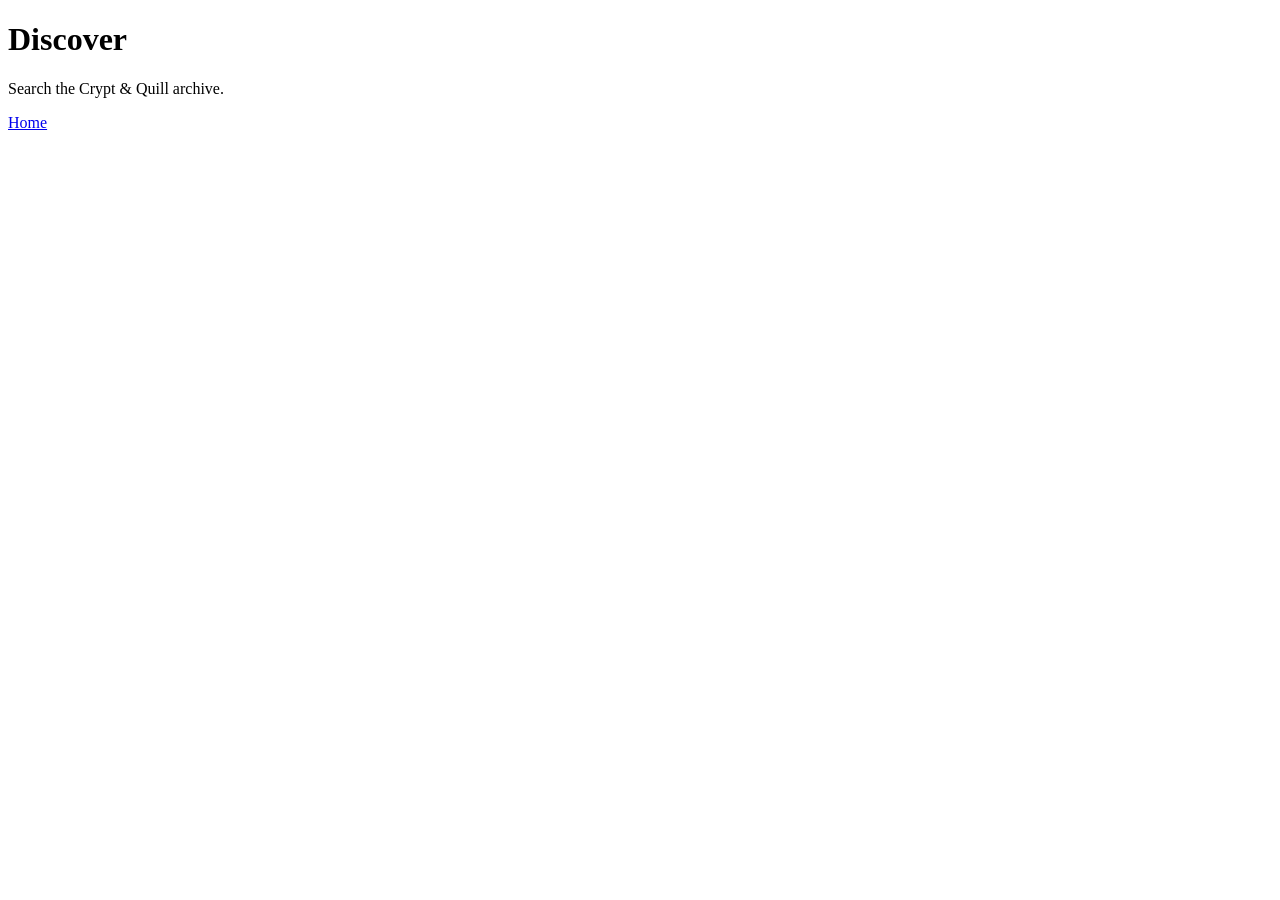
==== discover.html @ 7381cf0e "Create discover.html for Crypt & Quill archive" ====
<!DOCTYPE html>
<html lang="en">
<head>
    <meta charset="UTF-8">
    <meta name="viewport" content="width=device-width, initial-scale=1.0">

    <title>Discover | Crypt & Quill</title>
</head>

<body>

    <h1>Discover</h1>

    <p>Search the Crypt & Quill archive.</p>

    <p>
        <a href="index.html">Home</a>
    </p>

</body>
</html>
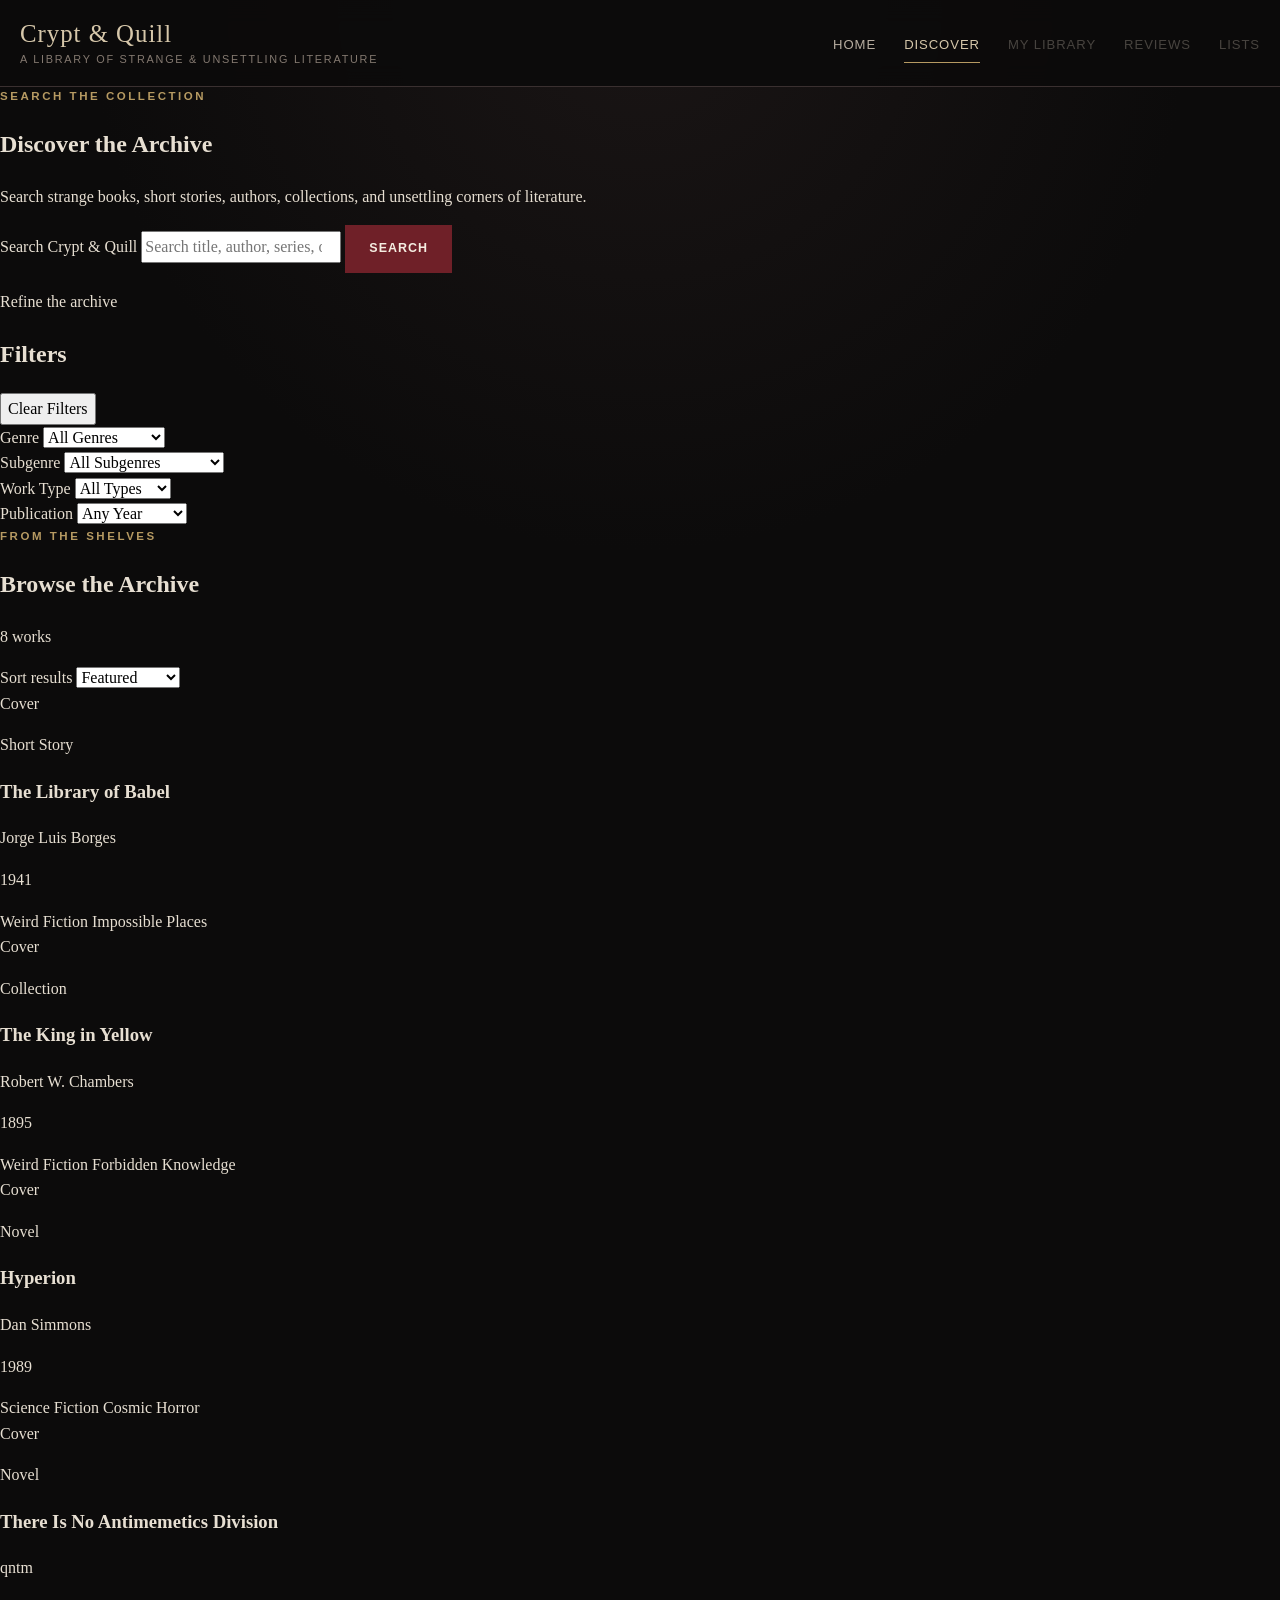
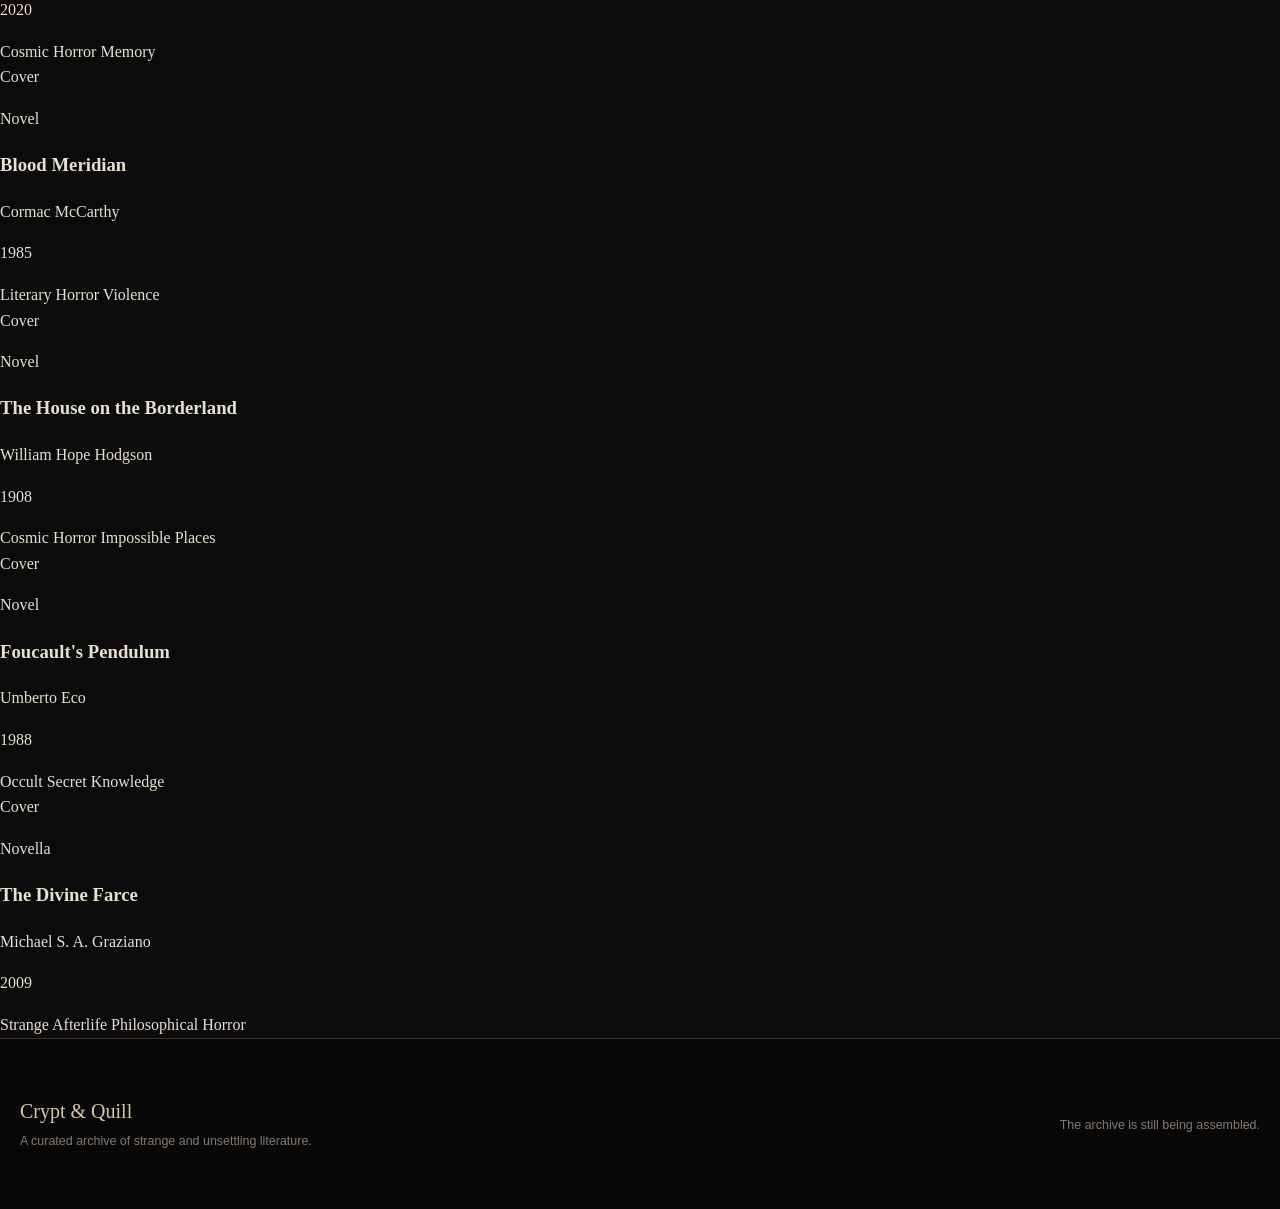
==== commit 7fba5979: "Build initial Discover page Added meta description for SEO and updated the structure of the header a" ====
--- a/discover.html
+++ b/discover.html
@@ -1,21 +1,948 @@
 <!DOCTYPE html>
 <html lang="en">
+
 <head>
     <meta charset="UTF-8">
-    <meta name="viewport" content="width=device-width, initial-scale=1.0">
+
+    <meta
+        name="viewport"
+        content="width=device-width, initial-scale=1.0"
+    >
+
+    <meta
+        name="description"
+        content="Discover horror, Gothic literature, weird fiction, dark science fiction, supernatural fiction, and other strange literature in the Crypt & Quill archive."
+    >
 
     <title>Discover | Crypt & Quill</title>
+
+    <link
+        rel="stylesheet"
+        href="assets/css/styles.css"
+    >
 </head>
 
+
 <body>
 
-    <h1>Discover</h1>
-
-    <p>Search the Crypt & Quill archive.</p>
-
-    <p>
-        <a href="index.html">Home</a>
-    </p>
+    <!-- ========================================
+         SITE HEADER
+         ======================================== -->
+
+    <header class="site-header">
+
+        <div class="site-header-inner">
+
+            <a
+                class="site-brand"
+                href="index.html"
+            >
+                <span class="brand-name">
+                    Crypt &amp; Quill
+                </span>
+
+                <span class="brand-tagline">
+                    A Library of Strange &amp; Unsettling Literature
+                </span>
+            </a>
+
+
+            <nav
+                class="main-navigation"
+                aria-label="Main navigation"
+            >
+
+                <a
+                    class="nav-link"
+                    href="index.html"
+                >
+                    Home
+                </a>
+
+                <a
+                    class="nav-link active"
+                    href="discover.html"
+                >
+                    Discover
+                </a>
+
+                <span class="nav-link nav-link-disabled">
+                    My Library
+                </span>
+
+                <span class="nav-link nav-link-disabled">
+                    Reviews
+                </span>
+
+                <span class="nav-link nav-link-disabled">
+                    Lists
+                </span>
+
+            </nav>
+
+        </div>
+
+    </header>
+
+
+
+    <!-- ========================================
+         MAIN CONTENT
+         ======================================== -->
+
+    <main>
+
+
+        <!-- DISCOVER HERO -->
+
+        <section class="discover-hero">
+
+            <div class="discover-hero-inner">
+
+                <p class="eyebrow">
+                    Search the collection
+                </p>
+
+                <h1>
+                    Discover the Archive
+                </h1>
+
+                <p class="discover-intro">
+                    Search strange books, short stories, authors, collections,
+                    and unsettling corners of literature.
+                </p>
+
+            </div>
+
+        </section>
+
+
+
+        <!-- SEARCH + FILTERS -->
+
+        <section class="discover-tools">
+
+            <div class="discover-tools-inner">
+
+
+                <!-- SEARCH -->
+
+                <form
+                    class="discover-search"
+                    id="discover-search-form"
+                >
+
+                    <label
+                        class="visually-hidden"
+                        for="discover-search-input"
+                    >
+                        Search Crypt &amp; Quill
+                    </label>
+
+                    <input
+                        id="discover-search-input"
+                        class="discover-search-input"
+                        type="search"
+                        placeholder="Search title, author, series, or keyword..."
+                        autocomplete="off"
+                    >
+
+                    <button
+                        class="button button-primary discover-search-button"
+                        type="submit"
+                    >
+                        Search
+                    </button>
+
+                </form>
+
+
+
+                <!-- FILTERS -->
+
+                <div class="filter-panel">
+
+                    <div class="filter-heading">
+
+                        <div>
+
+                            <p class="filter-label">
+                                Refine the archive
+                            </p>
+
+                            <h2>
+                                Filters
+                            </h2>
+
+                        </div>
+
+
+                        <button
+                            class="clear-filters-button"
+                            id="clear-filters-button"
+                            type="button"
+                        >
+                            Clear Filters
+                        </button>
+
+                    </div>
+
+
+                    <div class="filter-grid">
+
+
+                        <!-- GENRE -->
+
+                        <div class="filter-group">
+
+                            <label for="genre-filter">
+                                Genre
+                            </label>
+
+                            <select
+                                id="genre-filter"
+                                class="filter-select"
+                            >
+                                <option value="">
+                                    All Genres
+                                </option>
+
+                                <option value="horror">
+                                    Horror
+                                </option>
+
+                                <option value="gothic">
+                                    Gothic
+                                </option>
+
+                                <option value="weird-fiction">
+                                    Weird Fiction
+                                </option>
+
+                                <option value="science-fiction">
+                                    Science Fiction
+                                </option>
+
+                                <option value="dark-fantasy">
+                                    Dark Fantasy
+                                </option>
+
+                                <option value="supernatural">
+                                    Supernatural
+                                </option>
+
+                            </select>
+
+                        </div>
+
+
+
+                        <!-- SUBGENRE -->
+
+                        <div class="filter-group">
+
+                            <label for="subgenre-filter">
+                                Subgenre
+                            </label>
+
+                            <select
+                                id="subgenre-filter"
+                                class="filter-select"
+                            >
+                                <option value="">
+                                    All Subgenres
+                                </option>
+
+                                <option value="cosmic-horror">
+                                    Cosmic Horror
+                                </option>
+
+                                <option value="folk-horror">
+                                    Folk Horror
+                                </option>
+
+                                <option value="occult">
+                                    Occult
+                                </option>
+
+                                <option value="ghost-stories">
+                                    Ghost Stories
+                                </option>
+
+                                <option value="haunted-house">
+                                    Haunted House
+                                </option>
+
+                                <option value="witchcraft">
+                                    Witchcraft
+                                </option>
+
+                                <option value="psychological-horror">
+                                    Psychological Horror
+                                </option>
+
+                                <option value="literary-horror">
+                                    Literary Horror
+                                </option>
+
+                            </select>
+
+                        </div>
+
+
+
+                        <!-- WORK TYPE -->
+
+                        <div class="filter-group">
+
+                            <label for="type-filter">
+                                Work Type
+                            </label>
+
+                            <select
+                                id="type-filter"
+                                class="filter-select"
+                            >
+                                <option value="">
+                                    All Types
+                                </option>
+
+                                <option value="novel">
+                                    Novel
+                                </option>
+
+                                <option value="novella">
+                                    Novella
+                                </option>
+
+                                <option value="short-story">
+                                    Short Story
+                                </option>
+
+                                <option value="collection">
+                                    Collection
+                                </option>
+
+                                <option value="anthology">
+                                    Anthology
+                                </option>
+
+                                <option value="nonfiction">
+                                    Nonfiction
+                                </option>
+
+                            </select>
+
+                        </div>
+
+
+
+                        <!-- YEAR -->
+
+                        <div class="filter-group">
+
+                            <label for="year-filter">
+                                Publication
+                            </label>
+
+                            <select
+                                id="year-filter"
+                                class="filter-select"
+                            >
+                                <option value="">
+                                    Any Year
+                                </option>
+
+                                <option value="pre-1900">
+                                    Before 1900
+                                </option>
+
+                                <option value="1900-1949">
+                                    1900–1949
+                                </option>
+
+                                <option value="1950-1979">
+                                    1950–1979
+                                </option>
+
+                                <option value="1980-1999">
+                                    1980–1999
+                                </option>
+
+                                <option value="2000-2019">
+                                    2000–2019
+                                </option>
+
+                                <option value="2020-present">
+                                    2020–Present
+                                </option>
+
+                            </select>
+
+                        </div>
+
+                    </div>
+
+                </div>
+
+            </div>
+
+        </section>
+
+
+
+        <!-- RESULTS -->
+
+        <section class="discover-results-section">
+
+            <div class="discover-results-inner">
+
+
+                <!-- RESULTS HEADER -->
+
+                <div class="results-heading">
+
+                    <div>
+
+                        <p class="section-kicker">
+                            From the shelves
+                        </p>
+
+                        <h2>
+                            Browse the Archive
+                        </h2>
+
+                    </div>
+
+
+                    <div class="results-controls">
+
+                        <p
+                            class="results-count"
+                            id="results-count"
+                        >
+                            8 works
+                        </p>
+
+
+                        <label
+                            class="visually-hidden"
+                            for="sort-results"
+                        >
+                            Sort results
+                        </label>
+
+                        <select
+                            id="sort-results"
+                            class="sort-select"
+                        >
+                            <option value="featured">
+                                Featured
+                            </option>
+
+                            <option value="title">
+                                Title A–Z
+                            </option>
+
+                            <option value="author">
+                                Author A–Z
+                            </option>
+
+                            <option value="newest">
+                                Newest First
+                            </option>
+
+                            <option value="oldest">
+                                Oldest First
+                            </option>
+
+                        </select>
+
+                    </div>
+
+                </div>
+
+
+
+                <!-- STATUS MESSAGE -->
+
+                <div
+                    class="discover-status"
+                    id="discover-status"
+                    hidden
+                >
+                    Searching the archive...
+                </div>
+
+
+
+                <!-- RESULT GRID -->
+
+                <div
+                    class="work-grid"
+                    id="work-grid"
+                >
+
+
+                    <!-- THE LIBRARY OF BABEL -->
+
+                    <article class="work-card">
+
+                        <div class="work-card-cover">
+
+                            <div class="cover-placeholder">
+                                <span>
+                                    Cover
+                                </span>
+                            </div>
+
+                        </div>
+
+
+                        <div class="work-card-content">
+
+                            <p class="work-card-type">
+                                Short Story
+                            </p>
+
+                            <h3>
+                                The Library of Babel
+                            </h3>
+
+                            <p class="work-card-author">
+                                Jorge Luis Borges
+                            </p>
+
+                            <p class="work-card-year">
+                                1941
+                            </p>
+
+
+                            <div class="work-card-tags">
+
+                                <span>
+                                    Weird Fiction
+                                </span>
+
+                                <span>
+                                    Impossible Places
+                                </span>
+
+                            </div>
+
+                        </div>
+
+                    </article>
+
+
+
+                    <!-- THE KING IN YELLOW -->
+
+                    <article class="work-card">
+
+                        <div class="work-card-cover">
+
+                            <div class="cover-placeholder">
+                                <span>
+                                    Cover
+                                </span>
+                            </div>
+
+                        </div>
+
+
+                        <div class="work-card-content">
+
+                            <p class="work-card-type">
+                                Collection
+                            </p>
+
+                            <h3>
+                                The King in Yellow
+                            </h3>
+
+                            <p class="work-card-author">
+                                Robert W. Chambers
+                            </p>
+
+                            <p class="work-card-year">
+                                1895
+                            </p>
+
+
+                            <div class="work-card-tags">
+
+                                <span>
+                                    Weird Fiction
+                                </span>
+
+                                <span>
+                                    Forbidden Knowledge
+                                </span>
+
+                            </div>
+
+                        </div>
+
+                    </article>
+
+
+
+                    <!-- HYPERION -->
+
+                    <article class="work-card">
+
+                        <div class="work-card-cover">
+
+                            <div class="cover-placeholder">
+                                <span>
+                                    Cover
+                                </span>
+                            </div>
+
+                        </div>
+
+
+                        <div class="work-card-content">
+
+                            <p class="work-card-type">
+                                Novel
+                            </p>
+
+                            <h3>
+                                Hyperion
+                            </h3>
+
+                            <p class="work-card-author">
+                                Dan Simmons
+                            </p>
+
+                            <p class="work-card-year">
+                                1989
+                            </p>
+
+
+                            <div class="work-card-tags">
+
+                                <span>
+                                    Science Fiction
+                                </span>
+
+                                <span>
+                                    Cosmic Horror
+                                </span>
+
+                            </div>
+
+                        </div>
+
+                    </article>
+
+
+
+                    <!-- ANTIMEMETICS DIVISION -->
+
+                    <article class="work-card">
+
+                        <div class="work-card-cover">
+
+                            <div class="cover-placeholder">
+                                <span>
+                                    Cover
+                                </span>
+                            </div>
+
+                        </div>
+
+
+                        <div class="work-card-content">
+
+                            <p class="work-card-type">
+                                Novel
+                            </p>
+
+                            <h3>
+                                There Is No Antimemetics Division
+                            </h3>
+
+                            <p class="work-card-author">
+                                qntm
+                            </p>
+
+                            <p class="work-card-year">
+                                2020
+                            </p>
+
+
+                            <div class="work-card-tags">
+
+                                <span>
+                                    Cosmic Horror
+                                </span>
+
+                                <span>
+                                    Memory
+                                </span>
+
+                            </div>
+
+                        </div>
+
+                    </article>
+
+
+
+                    <!-- BLOOD MERIDIAN -->
+
+                    <article class="work-card">
+
+                        <div class="work-card-cover">
+
+                            <div class="cover-placeholder">
+                                <span>
+                                    Cover
+                                </span>
+                            </div>
+
+                        </div>
+
+
+                        <div class="work-card-content">
+
+                            <p class="work-card-type">
+                                Novel
+                            </p>
+
+                            <h3>
+                                Blood Meridian
+                            </h3>
+
+                            <p class="work-card-author">
+                                Cormac McCarthy
+                            </p>
+
+                            <p class="work-card-year">
+                                1985
+                            </p>
+
+
+                            <div class="work-card-tags">
+
+                                <span>
+                                    Literary Horror
+                                </span>
+
+                                <span>
+                                    Violence
+                                </span>
+
+                            </div>
+
+                        </div>
+
+                    </article>
+
+
+
+                    <!-- HOUSE ON THE BORDERLAND -->
+
+                    <article class="work-card">
+
+                        <div class="work-card-cover">
+
+                            <div class="cover-placeholder">
+                                <span>
+                                    Cover
+                                </span>
+                            </div>
+
+                        </div>
+
+
+                        <div class="work-card-content">
+
+                            <p class="work-card-type">
+                                Novel
+                            </p>
+
+                            <h3>
+                                The House on the Borderland
+                            </h3>
+
+                            <p class="work-card-author">
+                                William Hope Hodgson
+                            </p>
+
+                            <p class="work-card-year">
+                                1908
+                            </p>
+
+
+                            <div class="work-card-tags">
+
+                                <span>
+                                    Cosmic Horror
+                                </span>
+
+                                <span>
+                                    Impossible Places
+                                </span>
+
+                            </div>
+
+                        </div>
+
+                    </article>
+
+
+
+                    <!-- FOUCAULT'S PENDULUM -->
+
+                    <article class="work-card">
+
+                        <div class="work-card-cover">
+
+                            <div class="cover-placeholder">
+                                <span>
+                                    Cover
+                                </span>
+                            </div>
+
+                        </div>
+
+
+                        <div class="work-card-content">
+
+                            <p class="work-card-type">
+                                Novel
+                            </p>
+
+                            <h3>
+                                Foucault's Pendulum
+                            </h3>
+
+                            <p class="work-card-author">
+                                Umberto Eco
+                            </p>
+
+                            <p class="work-card-year">
+                                1988
+                            </p>
+
+
+                            <div class="work-card-tags">
+
+                                <span>
+                                    Occult
+                                </span>
+
+                                <span>
+                                    Secret Knowledge
+                                </span>
+
+                            </div>
+
+                        </div>
+
+                    </article>
+
+
+
+                    <!-- DIVINE FARCE -->
+
+                    <article class="work-card">
+
+                        <div class="work-card-cover">
+
+                            <div class="cover-placeholder">
+                                <span>
+                                    Cover
+                                </span>
+                            </div>
+
+                        </div>
+
+
+                        <div class="work-card-content">
+
+                            <p class="work-card-type">
+                                Novella
+                            </p>
+
+                            <h3>
+                                The Divine Farce
+                            </h3>
+
+                            <p class="work-card-author">
+                                Michael S. A. Graziano
+                            </p>
+
+                            <p class="work-card-year">
+                                2009
+                            </p>
+
+
+                            <div class="work-card-tags">
+
+                                <span>
+                                    Strange Afterlife
+                                </span>
+
+                                <span>
+                                    Philosophical Horror
+                                </span>
+
+                            </div>
+
+                        </div>
+
+                    </article>
+
+
+                </div>
+
+            </div>
+
+        </section>
+
+    </main>
+
+
+
+    <!-- ========================================
+         FOOTER
+         ======================================== -->
+
+    <footer class="site-footer">
+
+        <div class="site-footer-inner">
+
+            <div>
+
+                <p class="footer-brand">
+                    Crypt &amp; Quill
+                </p>
+
+                <p class="footer-description">
+                    A curated archive of strange and unsettling literature.
+                </p>
+
+            </div>
+
+
+            <p class="footer-note">
+                The archive is still being assembled.
+            </p>
+
+        </div>
+
+    </footer>
+
+
+
+    <script src="assets/js/common.js"></script>
+    <script src="assets/js/discover.js"></script>
 
 </body>
+
 </html>
--- a/assets/css/styles.css
+++ b/assets/css/styles.css
@@ -0,0 +1,1035 @@
+/* ========================================
+   Crypt & Quill
+   Main Stylesheet
+   ======================================== */
+
+
+/* ========================================
+   VARIABLES
+   ======================================== */
+
+:root {
+
+    --background: #0c0b0b;
+    --background-soft: #131111;
+    --background-raised: #191515;
+
+    --surface: #211b1b;
+    --surface-hover: #292020;
+
+    --border: #3a3030;
+    --border-light: #514242;
+
+    --text: #e7dfd2;
+    --text-soft: #b8aea1;
+    --text-muted: #847970;
+
+    --burgundy: #6f2028;
+    --burgundy-light: #91313c;
+
+    --gold: #b69a62;
+    --gold-soft: #8f794e;
+
+    --parchment: #d6c7aa;
+
+    --max-width: 1240px;
+
+    --transition: 180ms ease;
+}
+
+
+/* ========================================
+   RESET
+   ======================================== */
+
+* {
+    box-sizing: border-box;
+}
+
+
+html {
+    scroll-behavior: smooth;
+}
+
+
+body {
+
+    margin: 0;
+
+    background:
+        radial-gradient(
+            circle at top,
+            #1a1515 0,
+            var(--background) 550px
+        );
+
+    background-color: var(--background);
+
+    color: var(--text);
+
+    font-family:
+        Georgia,
+        "Times New Roman",
+        serif;
+
+    line-height: 1.6;
+}
+
+
+a {
+    color: inherit;
+    text-decoration: none;
+}
+
+
+button,
+input,
+select,
+textarea {
+    font: inherit;
+}
+
+
+img {
+    max-width: 100%;
+    display: block;
+}
+
+
+/* ========================================
+   HEADER
+   ======================================== */
+
+.site-header {
+
+    position: sticky;
+    top: 0;
+    z-index: 100;
+
+    background: rgba(12, 11, 11, 0.94);
+
+    border-bottom: 1px solid var(--border);
+
+    backdrop-filter: blur(12px);
+}
+
+
+.site-header-inner {
+
+    width: min(
+        calc(100% - 40px),
+        var(--max-width)
+    );
+
+    min-height: 86px;
+
+    margin: 0 auto;
+
+    display: flex;
+    align-items: center;
+    justify-content: space-between;
+
+    gap: 40px;
+}
+
+
+/* BRAND */
+
+.site-brand {
+
+    display: flex;
+    flex-direction: column;
+
+    line-height: 1.1;
+}
+
+
+.brand-name {
+
+    color: var(--parchment);
+
+    font-size: 1.55rem;
+
+    letter-spacing: 0.04em;
+}
+
+
+.brand-tagline {
+
+    margin-top: 7px;
+
+    color: var(--text-muted);
+
+    font-family:
+        Arial,
+        Helvetica,
+        sans-serif;
+
+    font-size: 0.68rem;
+
+    letter-spacing: 0.16em;
+
+    text-transform: uppercase;
+}
+
+
+/* NAV */
+
+.main-navigation {
+
+    display: flex;
+    align-items: center;
+
+    gap: 28px;
+
+    font-family:
+        Arial,
+        Helvetica,
+        sans-serif;
+
+    font-size: 0.82rem;
+
+    letter-spacing: 0.07em;
+
+    text-transform: uppercase;
+}
+
+
+.nav-link {
+
+    position: relative;
+
+    padding: 31px 0 28px;
+
+    color: var(--text-soft);
+
+    transition:
+        color var(--transition);
+}
+
+
+.nav-link:hover {
+    color: var(--parchment);
+}
+
+
+.nav-link.active {
+    color: var(--parchment);
+}
+
+
+.nav-link.active::after {
+
+    content: "";
+
+    position: absolute;
+
+    left: 0;
+    right: 0;
+    bottom: 20px;
+
+    height: 1px;
+
+    background: var(--gold);
+}
+
+
+.nav-link-disabled {
+
+    cursor: default;
+
+    opacity: 0.35;
+}
+
+
+/* ========================================
+   HERO
+   ======================================== */
+
+.hero {
+
+    position: relative;
+
+    min-height: 620px;
+
+    display: flex;
+    align-items: center;
+
+    overflow: hidden;
+
+    border-bottom: 1px solid var(--border);
+}
+
+
+.hero::before {
+
+    content: "";
+
+    position: absolute;
+    inset: 0;
+
+    background:
+
+        radial-gradient(
+            circle at 80% 40%,
+            rgba(111, 32, 40, 0.15),
+            transparent 35%
+        ),
+
+        radial-gradient(
+            circle at 20% 10%,
+            rgba(182, 154, 98, 0.06),
+            transparent 30%
+        );
+
+    pointer-events: none;
+}
+
+
+.hero-overlay {
+
+    position: absolute;
+    inset: 0;
+
+    background:
+        linear-gradient(
+            90deg,
+            rgba(12, 11, 11, 0.15),
+            rgba(12, 11, 11, 0.6)
+        );
+}
+
+
+.hero-content {
+
+    position: relative;
+    z-index: 2;
+
+    width: min(
+        calc(100% - 40px),
+        var(--max-width)
+    );
+
+    margin: 0 auto;
+
+    padding: 100px 0;
+}
+
+
+.eyebrow,
+.section-kicker {
+
+    margin: 0 0 14px;
+
+    color: var(--gold);
+
+    font-family:
+        Arial,
+        Helvetica,
+        sans-serif;
+
+    font-size: 0.72rem;
+
+    font-weight: 700;
+
+    letter-spacing: 0.22em;
+
+    text-transform: uppercase;
+}
+
+
+.hero h1 {
+
+    max-width: 820px;
+
+    margin: 0;
+
+    color: var(--parchment);
+
+    font-size: clamp(
+        3rem,
+        7vw,
+        6.3rem
+    );
+
+    font-weight: 400;
+
+    line-height: 0.98;
+
+    letter-spacing: -0.035em;
+}
+
+
+.hero h1 span {
+
+    display: block;
+
+    color: var(--text-soft);
+}
+
+
+.hero-description {
+
+    max-width: 690px;
+
+    margin: 32px 0 0;
+
+    color: var(--text-soft);
+
+    font-size: 1.1rem;
+
+    line-height: 1.8;
+}
+
+
+.hero-actions {
+
+    margin-top: 38px;
+
+    display: flex;
+
+    gap: 14px;
+
+    flex-wrap: wrap;
+}
+
+
+/* ========================================
+   BUTTONS
+   ======================================== */
+
+.button {
+
+    min-height: 48px;
+
+    padding: 0 23px;
+
+    display: inline-flex;
+    align-items: center;
+    justify-content: center;
+
+    border: 1px solid transparent;
+
+    font-family:
+        Arial,
+        Helvetica,
+        sans-serif;
+
+    font-size: 0.78rem;
+
+    font-weight: 700;
+
+    letter-spacing: 0.08em;
+
+    text-transform: uppercase;
+
+    transition:
+        background var(--transition),
+        border-color var(--transition),
+        color var(--transition);
+}
+
+
+.button-primary {
+
+    background: var(--burgundy);
+
+    border-color: var(--burgundy);
+
+    color: #f5ede1;
+}
+
+
+.button-primary:hover {
+
+    background: var(--burgundy-light);
+
+    border-color: var(--burgundy-light);
+}
+
+
+.button-secondary {
+
+    border-color: var(--border-light);
+
+    color: var(--text-soft);
+}
+
+
+.button-secondary:hover {
+
+    border-color: var(--gold-soft);
+
+    color: var(--parchment);
+}
+
+
+/* ========================================
+   GENERAL SECTIONS
+   ======================================== */
+
+.content-section {
+
+    width: min(
+        calc(100% - 40px),
+        var(--max-width)
+    );
+
+    margin: 0 auto;
+
+    padding: 95px 0;
+}
+
+
+.section-heading {
+
+    margin-bottom: 42px;
+
+    display: flex;
+    align-items: end;
+    justify-content: space-between;
+
+    gap: 30px;
+}
+
+
+.section-heading h2 {
+
+    margin: 0;
+
+    color: var(--parchment);
+
+    font-size: clamp(
+        2rem,
+        4vw,
+        3.2rem
+    );
+
+    font-weight: 400;
+
+    line-height: 1.1;
+}
+
+
+/* ========================================
+   FEATURED WORK
+   ======================================== */
+
+.featured-work {
+
+    display: grid;
+
+    grid-template-columns:
+        minmax(220px, 300px)
+        minmax(0, 1fr);
+
+    gap: 58px;
+
+    padding: 45px;
+
+    background:
+        linear-gradient(
+            135deg,
+            rgba(42, 31, 31, 0.9),
+            rgba(19, 17, 17, 0.9)
+        );
+
+    border: 1px solid var(--border);
+}
+
+
+.featured-cover-placeholder {
+
+    aspect-ratio: 2 / 3;
+
+    display: flex;
+    align-items: center;
+    justify-content: center;
+
+    background:
+
+        linear-gradient(
+            145deg,
+            #2c2223,
+            #171313
+        );
+
+    border: 1px solid var(--border-light);
+
+    box-shadow:
+        0 24px 45px rgba(0, 0, 0, 0.35);
+
+    color: var(--text-muted);
+
+    font-family:
+        Arial,
+        Helvetica,
+        sans-serif;
+
+    font-size: 0.7rem;
+
+    letter-spacing: 0.2em;
+
+    text-transform: uppercase;
+}
+
+
+.featured-information {
+
+    align-self: center;
+}
+
+
+.work-type {
+
+    margin: 0 0 10px;
+
+    color: var(--gold);
+
+    font-family:
+        Arial,
+        Helvetica,
+        sans-serif;
+
+    font-size: 0.73rem;
+
+    font-weight: 700;
+
+    letter-spacing: 0.16em;
+
+    text-transform: uppercase;
+}
+
+
+.featured-information h3 {
+
+    margin: 0;
+
+    color: var(--parchment);
+
+    font-size: clamp(
+        2.3rem,
+        5vw,
+        4rem
+    );
+
+    font-weight: 400;
+
+    line-height: 1.05;
+}
+
+
+.work-author {
+
+    margin: 13px 0 0;
+
+    color: var(--text-soft);
+
+    font-size: 1.2rem;
+}
+
+
+.work-year {
+
+    margin: 3px 0 0;
+
+    color: var(--text-muted);
+}
+
+
+.tag-list {
+
+    margin-top: 27px;
+
+    display: flex;
+    flex-wrap: wrap;
+
+    gap: 8px;
+}
+
+
+.tag {
+
+    padding: 6px 11px;
+
+    border: 1px solid var(--border);
+
+    color: var(--text-soft);
+
+    font-family:
+        Arial,
+        Helvetica,
+        sans-serif;
+
+    font-size: 0.69rem;
+
+    letter-spacing: 0.05em;
+}
+
+
+.featured-description {
+
+    max-width: 720px;
+
+    margin: 27px 0 0;
+
+    color: var(--text-soft);
+
+    line-height: 1.8;
+}
+
+
+.text-link {
+
+    margin-top: 26px;
+    padding: 0;
+
+    background: none;
+
+    border: 0;
+
+    color: var(--gold);
+
+    font-family:
+        Arial,
+        Helvetica,
+        sans-serif;
+
+    font-size: 0.78rem;
+
+    font-weight: 700;
+
+    letter-spacing: 0.09em;
+
+    text-transform: uppercase;
+}
+
+
+.text-link:disabled {
+
+    opacity: 0.45;
+
+    cursor: default;
+}
+
+
+/* ========================================
+   EXPLORE CARDS
+   ======================================== */
+
+.explore-grid {
+
+    display: grid;
+
+    grid-template-columns:
+        repeat(4, 1fr);
+
+    gap: 16px;
+}
+
+
+.explore-card {
+
+    min-height: 260px;
+
+    padding: 30px;
+
+    background: var(--background-soft);
+
+    border: 1px solid var(--border);
+
+    transition:
+        transform var(--transition),
+        background var(--transition),
+        border-color var(--transition);
+}
+
+
+.explore-card:hover {
+
+    transform: translateY(-4px);
+
+    background: var(--surface);
+
+    border-color: var(--border-light);
+}
+
+
+.explore-symbol {
+
+    display: block;
+
+    color: var(--gold);
+
+    font-size: 1.8rem;
+
+    line-height: 1;
+}
+
+
+.explore-card h3 {
+
+    margin: 60px 0 12px;
+
+    color: var(--parchment);
+
+    font-size: 1.35rem;
+
+    font-weight: 400;
+}
+
+
+.explore-card p {
+
+    margin: 0;
+
+    color: var(--text-muted);
+
+    font-size: 0.92rem;
+
+    line-height: 1.7;
+}
+
+
+/* ========================================
+   SHELF PREVIEW
+   ======================================== */
+
+.archive-preview {
+
+    border-top: 1px solid var(--border);
+}
+
+
+.shelf-grid {
+
+    display: grid;
+
+    grid-template-columns:
+        repeat(3, 1fr);
+
+    gap: 16px;
+}
+
+
+.shelf-placeholder {
+
+    min-height: 175px;
+
+    padding: 28px;
+
+    background: var(--background-soft);
+
+    border-top: 2px solid var(--burgundy);
+
+    border-right: 1px solid var(--border);
+    border-bottom: 1px solid var(--border);
+    border-left: 1px solid var(--border);
+}
+
+
+.shelf-label {
+
+    margin: 0 0 13px;
+
+    color: var(--parchment);
+
+    font-size: 1.15rem;
+}
+
+
+.shelf-placeholder p:last-child {
+
+    margin: 0;
+
+    color: var(--text-muted);
+
+    font-size: 0.9rem;
+}
+
+
+/* ========================================
+   FOOTER
+   ======================================== */
+
+.site-footer {
+
+    border-top: 1px solid var(--border);
+
+    background: #090808;
+}
+
+
+.site-footer-inner {
+
+    width: min(
+        calc(100% - 40px),
+        var(--max-width)
+    );
+
+    min-height: 170px;
+
+    margin: 0 auto;
+
+    display: flex;
+    align-items: center;
+    justify-content: space-between;
+
+    gap: 40px;
+}
+
+
+.footer-brand {
+
+    margin: 0;
+
+    color: var(--parchment);
+
+    font-size: 1.25rem;
+}
+
+
+.footer-description,
+.footer-note {
+
+    margin: 5px 0 0;
+
+    color: var(--text-muted);
+
+    font-family:
+        Arial,
+        Helvetica,
+        sans-serif;
+
+    font-size: 0.78rem;
+}
+
+
+/* ========================================
+   RESPONSIVE
+   ======================================== */
+
+@media (max-width: 950px) {
+
+    .site-header-inner {
+
+        padding: 20px 0;
+
+        align-items: flex-start;
+
+        flex-direction: column;
+
+        gap: 15px;
+    }
+
+
+    .main-navigation {
+
+        width: 100%;
+
+        overflow-x: auto;
+
+        gap: 22px;
+    }
+
+
+    .nav-link {
+
+        padding: 7px 0 11px;
+
+        white-space: nowrap;
+    }
+
+
+    .nav-link.active::after {
+
+        bottom: 3px;
+    }
+
+
+    .featured-work {
+
+        grid-template-columns:
+            minmax(180px, 230px)
+            minmax(0, 1fr);
+
+        gap: 35px;
+
+        padding: 30px;
+    }
+
+
+    .explore-grid {
+
+        grid-template-columns:
+            repeat(2, 1fr);
+    }
+
+}
+
+
+
+@media (max-width: 650px) {
+
+    .hero {
+
+        min-height: 520px;
+    }
+
+
+    .hero-content {
+
+        padding: 70px 0;
+    }
+
+
+    .hero h1 {
+
+        font-size: 3.2rem;
+    }
+
+
+    .featured-work {
+
+        grid-template-columns: 1fr;
+
+        padding: 22px;
+    }
+
+
+    .featured-cover-placeholder {
+
+        width: min(65%, 240px);
+
+        margin: 0 auto;
+    }
+
+
+    .explore-grid,
+    .shelf-grid {
+
+        grid-template-columns: 1fr;
+    }
+
+
+    .explore-card {
+
+        min-height: auto;
+    }
+
+
+    .explore-card h3 {
+
+        margin-top: 35px;
+    }
+
+
+    .site-footer-inner {
+
+        padding: 45px 0;
+
+        flex-direction: column;
+        align-items: flex-start;
+    }
+
+}
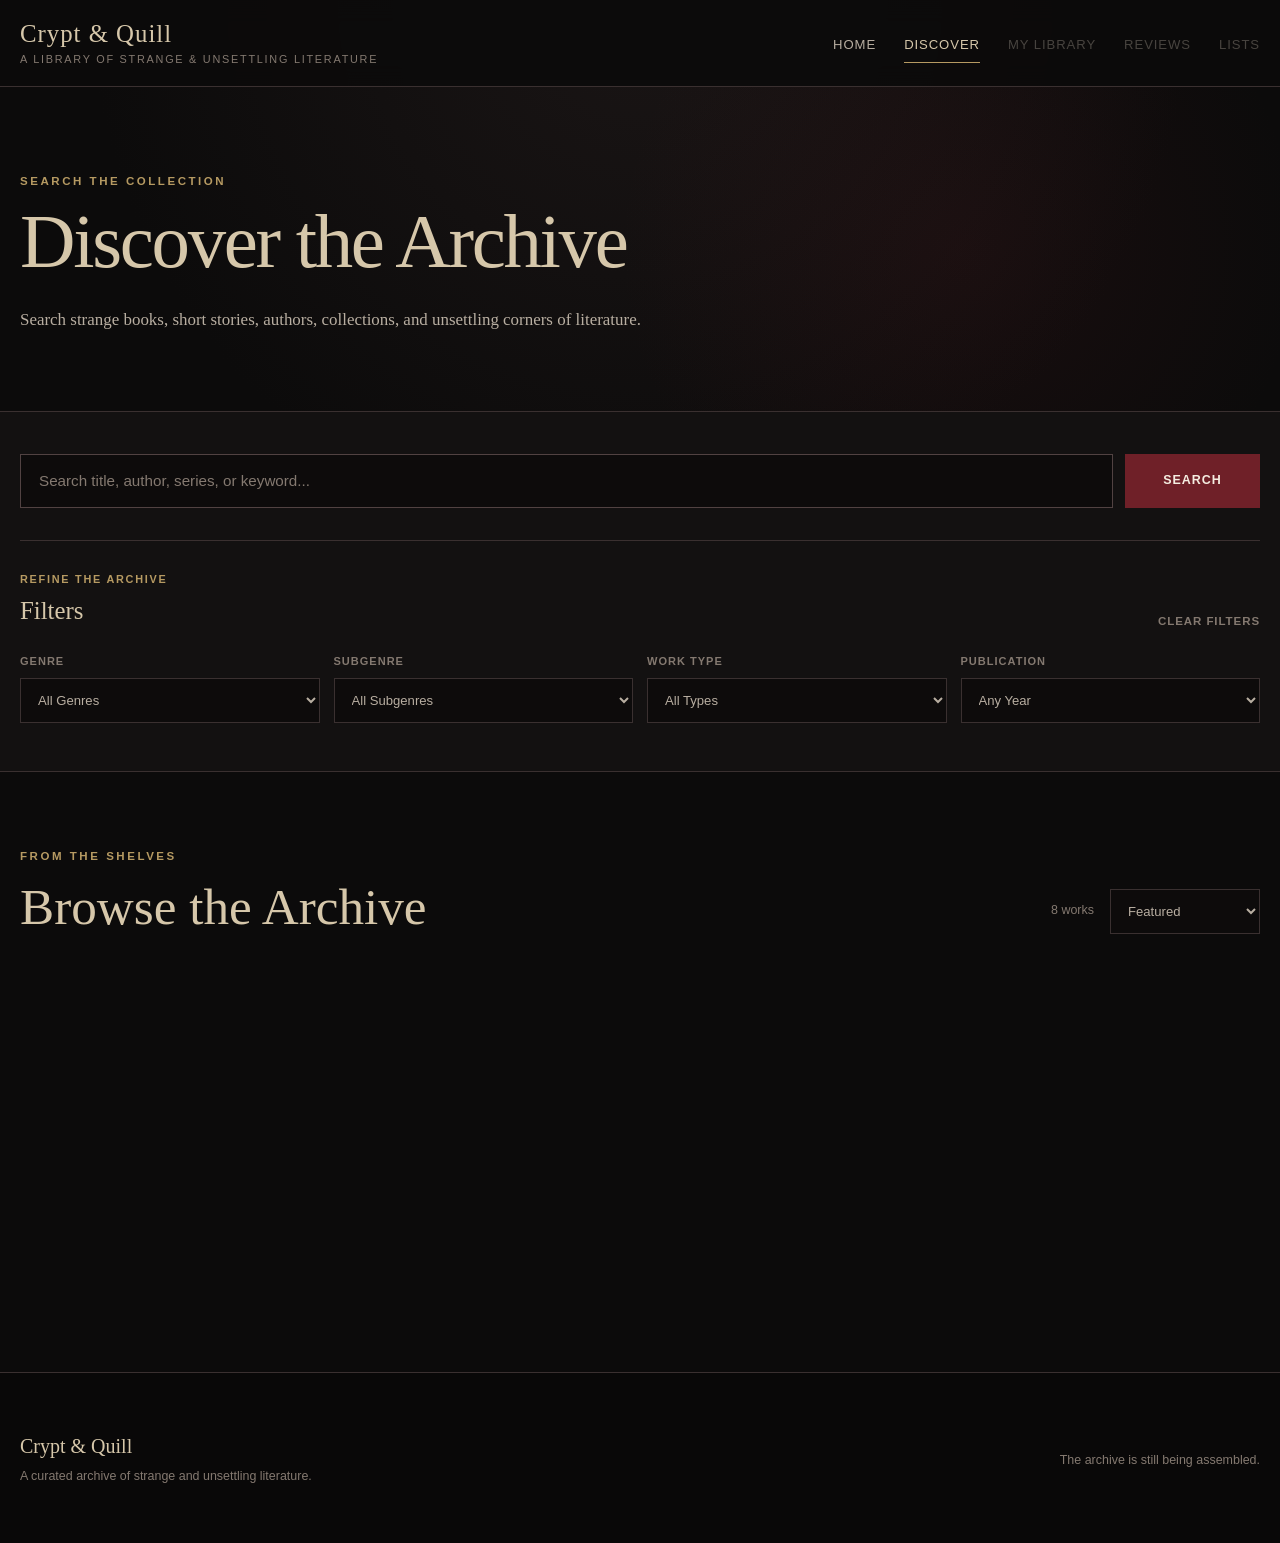
==== commit 1e8d646b: "Prepare Discover for dynamic results Removed multiple work-card entries related to various literary " ====
--- a/discover.html
+++ b/discover.html
@@ -483,422 +483,6 @@
                     id="work-grid"
                 >
 
-
-                    <!-- THE LIBRARY OF BABEL -->
-
-                    <article class="work-card">
-
-                        <div class="work-card-cover">
-
-                            <div class="cover-placeholder">
-                                <span>
-                                    Cover
-                                </span>
-                            </div>
-
-                        </div>
-
-
-                        <div class="work-card-content">
-
-                            <p class="work-card-type">
-                                Short Story
-                            </p>
-
-                            <h3>
-                                The Library of Babel
-                            </h3>
-
-                            <p class="work-card-author">
-                                Jorge Luis Borges
-                            </p>
-
-                            <p class="work-card-year">
-                                1941
-                            </p>
-
-
-                            <div class="work-card-tags">
-
-                                <span>
-                                    Weird Fiction
-                                </span>
-
-                                <span>
-                                    Impossible Places
-                                </span>
-
-                            </div>
-
-                        </div>
-
-                    </article>
-
-
-
-                    <!-- THE KING IN YELLOW -->
-
-                    <article class="work-card">
-
-                        <div class="work-card-cover">
-
-                            <div class="cover-placeholder">
-                                <span>
-                                    Cover
-                                </span>
-                            </div>
-
-                        </div>
-
-
-                        <div class="work-card-content">
-
-                            <p class="work-card-type">
-                                Collection
-                            </p>
-
-                            <h3>
-                                The King in Yellow
-                            </h3>
-
-                            <p class="work-card-author">
-                                Robert W. Chambers
-                            </p>
-
-                            <p class="work-card-year">
-                                1895
-                            </p>
-
-
-                            <div class="work-card-tags">
-
-                                <span>
-                                    Weird Fiction
-                                </span>
-
-                                <span>
-                                    Forbidden Knowledge
-                                </span>
-
-                            </div>
-
-                        </div>
-
-                    </article>
-
-
-
-                    <!-- HYPERION -->
-
-                    <article class="work-card">
-
-                        <div class="work-card-cover">
-
-                            <div class="cover-placeholder">
-                                <span>
-                                    Cover
-                                </span>
-                            </div>
-
-                        </div>
-
-
-                        <div class="work-card-content">
-
-                            <p class="work-card-type">
-                                Novel
-                            </p>
-
-                            <h3>
-                                Hyperion
-                            </h3>
-
-                            <p class="work-card-author">
-                                Dan Simmons
-                            </p>
-
-                            <p class="work-card-year">
-                                1989
-                            </p>
-
-
-                            <div class="work-card-tags">
-
-                                <span>
-                                    Science Fiction
-                                </span>
-
-                                <span>
-                                    Cosmic Horror
-                                </span>
-
-                            </div>
-
-                        </div>
-
-                    </article>
-
-
-
-                    <!-- ANTIMEMETICS DIVISION -->
-
-                    <article class="work-card">
-
-                        <div class="work-card-cover">
-
-                            <div class="cover-placeholder">
-                                <span>
-                                    Cover
-                                </span>
-                            </div>
-
-                        </div>
-
-
-                        <div class="work-card-content">
-
-                            <p class="work-card-type">
-                                Novel
-                            </p>
-
-                            <h3>
-                                There Is No Antimemetics Division
-                            </h3>
-
-                            <p class="work-card-author">
-                                qntm
-                            </p>
-
-                            <p class="work-card-year">
-                                2020
-                            </p>
-
-
-                            <div class="work-card-tags">
-
-                                <span>
-                                    Cosmic Horror
-                                </span>
-
-                                <span>
-                                    Memory
-                                </span>
-
-                            </div>
-
-                        </div>
-
-                    </article>
-
-
-
-                    <!-- BLOOD MERIDIAN -->
-
-                    <article class="work-card">
-
-                        <div class="work-card-cover">
-
-                            <div class="cover-placeholder">
-                                <span>
-                                    Cover
-                                </span>
-                            </div>
-
-                        </div>
-
-
-                        <div class="work-card-content">
-
-                            <p class="work-card-type">
-                                Novel
-                            </p>
-
-                            <h3>
-                                Blood Meridian
-                            </h3>
-
-                            <p class="work-card-author">
-                                Cormac McCarthy
-                            </p>
-
-                            <p class="work-card-year">
-                                1985
-                            </p>
-
-
-                            <div class="work-card-tags">
-
-                                <span>
-                                    Literary Horror
-                                </span>
-
-                                <span>
-                                    Violence
-                                </span>
-
-                            </div>
-
-                        </div>
-
-                    </article>
-
-
-
-                    <!-- HOUSE ON THE BORDERLAND -->
-
-                    <article class="work-card">
-
-                        <div class="work-card-cover">
-
-                            <div class="cover-placeholder">
-                                <span>
-                                    Cover
-                                </span>
-                            </div>
-
-                        </div>
-
-
-                        <div class="work-card-content">
-
-                            <p class="work-card-type">
-                                Novel
-                            </p>
-
-                            <h3>
-                                The House on the Borderland
-                            </h3>
-
-                            <p class="work-card-author">
-                                William Hope Hodgson
-                            </p>
-
-                            <p class="work-card-year">
-                                1908
-                            </p>
-
-
-                            <div class="work-card-tags">
-
-                                <span>
-                                    Cosmic Horror
-                                </span>
-
-                                <span>
-                                    Impossible Places
-                                </span>
-
-                            </div>
-
-                        </div>
-
-                    </article>
-
-
-
-                    <!-- FOUCAULT'S PENDULUM -->
-
-                    <article class="work-card">
-
-                        <div class="work-card-cover">
-
-                            <div class="cover-placeholder">
-                                <span>
-                                    Cover
-                                </span>
-                            </div>
-
-                        </div>
-
-
-                        <div class="work-card-content">
-
-                            <p class="work-card-type">
-                                Novel
-                            </p>
-
-                            <h3>
-                                Foucault's Pendulum
-                            </h3>
-
-                            <p class="work-card-author">
-                                Umberto Eco
-                            </p>
-
-                            <p class="work-card-year">
-                                1988
-                            </p>
-
-
-                            <div class="work-card-tags">
-
-                                <span>
-                                    Occult
-                                </span>
-
-                                <span>
-                                    Secret Knowledge
-                                </span>
-
-                            </div>
-
-                        </div>
-
-                    </article>
-
-
-
-                    <!-- DIVINE FARCE -->
-
-                    <article class="work-card">
-
-                        <div class="work-card-cover">
-
-                            <div class="cover-placeholder">
-                                <span>
-                                    Cover
-                                </span>
-                            </div>
-
-                        </div>
-
-
-                        <div class="work-card-content">
-
-                            <p class="work-card-type">
-                                Novella
-                            </p>
-
-                            <h3>
-                                The Divine Farce
-                            </h3>
-
-                            <p class="work-card-author">
-                                Michael S. A. Graziano
-                            </p>
-
-                            <p class="work-card-year">
-                                2009
-                            </p>
-
-
-                            <div class="work-card-tags">
-
-                                <span>
-                                    Strange Afterlife
-                                </span>
-
-                                <span>
-                                    Philosophical Horror
-                                </span>
-
-                            </div>
-
-                        </div>
-
-                    </article>
-
-
                 </div>
 
             </div>
@@ -941,7 +525,9 @@
 
 
     <script src="assets/js/common.js"></script>
-    <script src="assets/js/discover.js"></script>
+<script src="assets/js/catalog.js"></script>
+<script src="assets/js/openlibrary-api.js"></script>
+<script src="assets/js/discover.js"></script>
 
 </body>
 
--- a/assets/css/styles.css
+++ b/assets/css/styles.css
@@ -90,12 +90,37 @@
 }
 
 
+button {
+    cursor: pointer;
+}
+
+
 img {
     max-width: 100%;
     display: block;
 }
 
 
+.visually-hidden {
+
+    position: absolute;
+
+    width: 1px;
+    height: 1px;
+
+    padding: 0;
+    margin: -1px;
+
+    overflow: hidden;
+
+    clip: rect(0, 0, 0, 0);
+
+    white-space: nowrap;
+
+    border: 0;
+}
+
+
 /* ========================================
    HEADER
    ======================================== */
@@ -103,7 +128,9 @@
 .site-header {
 
     position: sticky;
+
     top: 0;
+
     z-index: 100;
 
     background: rgba(12, 11, 11, 0.94);
@@ -126,6 +153,7 @@
     margin: 0 auto;
 
     display: flex;
+
     align-items: center;
     justify-content: space-between;
 
@@ -138,6 +166,7 @@
 .site-brand {
 
     display: flex;
+
     flex-direction: column;
 
     line-height: 1.1;
@@ -178,6 +207,7 @@
 .main-navigation {
 
     display: flex;
+
     align-items: center;
 
     gap: 28px;
@@ -253,6 +283,7 @@
     min-height: 620px;
 
     display: flex;
+
     align-items: center;
 
     overflow: hidden;
@@ -266,6 +297,7 @@
     content: "";
 
     position: absolute;
+
     inset: 0;
 
     background:
@@ -289,6 +321,7 @@
 .hero-overlay {
 
     position: absolute;
+
     inset: 0;
 
     background:
@@ -303,6 +336,7 @@
 .hero-content {
 
     position: relative;
+
     z-index: 2;
 
     width: min(
@@ -405,6 +439,7 @@
     padding: 0 23px;
 
     display: inline-flex;
+
     align-items: center;
     justify-content: center;
 
@@ -486,6 +521,7 @@
     margin-bottom: 42px;
 
     display: flex;
+
     align-items: end;
     justify-content: space-between;
 
@@ -543,11 +579,11 @@
     aspect-ratio: 2 / 3;
 
     display: flex;
+
     align-items: center;
     justify-content: center;
 
     background:
-
         linear-gradient(
             145deg,
             #2c2223,
@@ -575,7 +611,6 @@
 
 
 .featured-information {
-
     align-self: center;
 }
 
@@ -642,6 +677,7 @@
     margin-top: 27px;
 
     display: flex;
+
     flex-wrap: wrap;
 
     gap: 8px;
@@ -682,6 +718,7 @@
 .text-link {
 
     margin-top: 26px;
+
     padding: 0;
 
     background: none;
@@ -849,29 +886,638 @@
 
 
 /* ========================================
-   FOOTER
+   DISCOVER HERO
    ======================================== */
 
-.site-footer {
-
-    border-top: 1px solid var(--border);
-
-    background: #090808;
-}
-
-
-.site-footer-inner {
+.discover-hero {
+
+    border-bottom: 1px solid var(--border);
+
+    background:
+        radial-gradient(
+            circle at 75% 50%,
+            rgba(111, 32, 40, 0.13),
+            transparent 35%
+        );
+}
+
+
+.discover-hero-inner {
 
     width: min(
         calc(100% - 40px),
         var(--max-width)
     );
 
+    margin: 0 auto;
+
+    padding: 85px 0 75px;
+}
+
+
+.discover-hero h1 {
+
+    margin: 0;
+
+    color: var(--parchment);
+
+    font-size: clamp(
+        3rem,
+        6vw,
+        5.4rem
+    );
+
+    font-weight: 400;
+
+    line-height: 1;
+
+    letter-spacing: -0.03em;
+}
+
+
+.discover-intro {
+
+    max-width: 700px;
+
+    margin: 24px 0 0;
+
+    color: var(--text-soft);
+
+    font-size: 1.06rem;
+
+    line-height: 1.8;
+}
+
+
+/* ========================================
+   DISCOVER SEARCH + FILTERS
+   ======================================== */
+
+.discover-tools {
+
+    border-bottom: 1px solid var(--border);
+
+    background: var(--background-soft);
+}
+
+
+.discover-tools-inner {
+
+    width: min(
+        calc(100% - 40px),
+        var(--max-width)
+    );
+
+    margin: 0 auto;
+
+    padding: 42px 0 48px;
+}
+
+
+.discover-search {
+
+    display: grid;
+
+    grid-template-columns:
+        minmax(0, 1fr)
+        auto;
+
+    gap: 12px;
+}
+
+
+.discover-search-input {
+
+    width: 100%;
+
+    min-height: 54px;
+
+    padding: 0 18px;
+
+    background: #0d0b0b;
+
+    border: 1px solid var(--border-light);
+
+    outline: none;
+
+    color: var(--text);
+
+    font-family:
+        Arial,
+        Helvetica,
+        sans-serif;
+
+    font-size: 0.95rem;
+
+    transition:
+        border-color var(--transition),
+        background var(--transition);
+}
+
+
+.discover-search-input::placeholder {
+    color: var(--text-muted);
+}
+
+
+.discover-search-input:focus {
+
+    background: #100e0e;
+
+    border-color: var(--gold-soft);
+}
+
+
+.discover-search-button {
+
+    min-width: 135px;
+
+    min-height: 54px;
+}
+
+
+/* FILTER PANEL */
+
+.filter-panel {
+
+    margin-top: 32px;
+
+    padding-top: 30px;
+
+    border-top: 1px solid var(--border);
+}
+
+
+.filter-heading {
+
+    margin-bottom: 22px;
+
+    display: flex;
+
+    align-items: flex-end;
+    justify-content: space-between;
+
+    gap: 25px;
+}
+
+
+.filter-label {
+
+    margin: 0 0 3px;
+
+    color: var(--gold);
+
+    font-family:
+        Arial,
+        Helvetica,
+        sans-serif;
+
+    font-size: 0.68rem;
+
+    font-weight: 700;
+
+    letter-spacing: 0.16em;
+
+    text-transform: uppercase;
+}
+
+
+.filter-heading h2 {
+
+    margin: 0;
+
+    color: var(--parchment);
+
+    font-size: 1.55rem;
+
+    font-weight: 400;
+}
+
+
+.clear-filters-button {
+
+    padding: 0;
+
+    background: none;
+
+    border: 0;
+
+    color: var(--text-muted);
+
+    font-family:
+        Arial,
+        Helvetica,
+        sans-serif;
+
+    font-size: 0.72rem;
+
+    font-weight: 700;
+
+    letter-spacing: 0.08em;
+
+    text-transform: uppercase;
+
+    transition:
+        color var(--transition);
+}
+
+
+.clear-filters-button:hover {
+    color: var(--gold);
+}
+
+
+.filter-grid {
+
+    display: grid;
+
+    grid-template-columns:
+        repeat(4, minmax(0, 1fr));
+
+    gap: 14px;
+}
+
+
+.filter-group {
+
+    display: flex;
+
+    flex-direction: column;
+
+    gap: 8px;
+}
+
+
+.filter-group label {
+
+    color: var(--text-muted);
+
+    font-family:
+        Arial,
+        Helvetica,
+        sans-serif;
+
+    font-size: 0.69rem;
+
+    font-weight: 700;
+
+    letter-spacing: 0.09em;
+
+    text-transform: uppercase;
+}
+
+
+.filter-select,
+.sort-select {
+
+    width: 100%;
+
+    min-height: 45px;
+
+    padding: 0 38px 0 13px;
+
+    background: #0d0b0b;
+
+    border: 1px solid var(--border);
+
+    outline: none;
+
+    color: var(--text-soft);
+
+    font-family:
+        Arial,
+        Helvetica,
+        sans-serif;
+
+    font-size: 0.82rem;
+}
+
+
+.filter-select:focus,
+.sort-select:focus {
+    border-color: var(--gold-soft);
+}
+
+
+/* ========================================
+   DISCOVER RESULTS
+   ======================================== */
+
+.discover-results-section {
+
+    min-height: 600px;
+}
+
+
+.discover-results-inner {
+
+    width: min(
+        calc(100% - 40px),
+        var(--max-width)
+    );
+
+    margin: 0 auto;
+
+    padding: 75px 0 100px;
+}
+
+
+.results-heading {
+
+    margin-bottom: 40px;
+
+    display: flex;
+
+    align-items: flex-end;
+    justify-content: space-between;
+
+    gap: 30px;
+}
+
+
+.results-heading h2 {
+
+    margin: 0;
+
+    color: var(--parchment);
+
+    font-size: clamp(
+        2.2rem,
+        4vw,
+        3.4rem
+    );
+
+    font-weight: 400;
+
+    line-height: 1.05;
+}
+
+
+.results-controls {
+
+    display: flex;
+
+    align-items: center;
+
+    gap: 16px;
+}
+
+
+.results-count {
+
+    margin: 0;
+
+    color: var(--text-muted);
+
+    font-family:
+        Arial,
+        Helvetica,
+        sans-serif;
+
+    font-size: 0.78rem;
+
+    white-space: nowrap;
+}
+
+
+.sort-select {
+
+    min-width: 150px;
+}
+
+
+/* ========================================
+   WORK CARD GRID
+   ======================================== */
+
+.work-grid {
+
+    display: grid;
+
+    grid-template-columns:
+        repeat(4, minmax(0, 1fr));
+
+    gap: 22px 18px;
+}
+
+
+.work-card {
+
+    min-width: 0;
+
+    background: var(--background-soft);
+
+    border: 1px solid var(--border);
+
+    overflow: hidden;
+
+    transition:
+        transform var(--transition),
+        background var(--transition),
+        border-color var(--transition),
+        box-shadow var(--transition);
+}
+
+
+.work-card:hover {
+
+    transform: translateY(-5px);
+
+    background: var(--surface);
+
+    border-color: var(--border-light);
+
+    box-shadow:
+        0 20px 35px rgba(0, 0, 0, 0.22);
+}
+
+
+.work-card-cover {
+
+    padding: 20px 20px 0;
+}
+
+
+.cover-placeholder {
+
+    aspect-ratio: 2 / 3;
+
+    display: flex;
+
+    align-items: center;
+    justify-content: center;
+
+    background:
+        linear-gradient(
+            145deg,
+            #2c2223,
+            #171313
+        );
+
+    border: 1px solid var(--border-light);
+
+    color: var(--text-muted);
+
+    font-family:
+        Arial,
+        Helvetica,
+        sans-serif;
+
+    font-size: 0.65rem;
+
+    letter-spacing: 0.2em;
+
+    text-transform: uppercase;
+}
+
+
+.work-card-content {
+
+    padding: 22px 20px 24px;
+}
+
+
+.work-card-type {
+
+    margin: 0 0 8px;
+
+    color: var(--gold);
+
+    font-family:
+        Arial,
+        Helvetica,
+        sans-serif;
+
+    font-size: 0.63rem;
+
+    font-weight: 700;
+
+    letter-spacing: 0.14em;
+
+    text-transform: uppercase;
+}
+
+
+.work-card h3 {
+
+    margin: 0;
+
+    color: var(--parchment);
+
+    font-size: 1.3rem;
+
+    font-weight: 400;
+
+    line-height: 1.25;
+}
+
+
+.work-card-author {
+
+    margin: 9px 0 0;
+
+    color: var(--text-soft);
+
+    font-size: 0.93rem;
+}
+
+
+.work-card-year {
+
+    margin: 2px 0 0;
+
+    color: var(--text-muted);
+
+    font-family:
+        Arial,
+        Helvetica,
+        sans-serif;
+
+    font-size: 0.72rem;
+}
+
+
+.work-card-tags {
+
+    margin-top: 17px;
+
+    display: flex;
+
+    flex-wrap: wrap;
+
+    gap: 6px;
+}
+
+
+.work-card-tags span {
+
+    padding: 4px 7px;
+
+    border: 1px solid var(--border);
+
+    color: var(--text-muted);
+
+    font-family:
+        Arial,
+        Helvetica,
+        sans-serif;
+
+    font-size: 0.61rem;
+
+    letter-spacing: 0.03em;
+}
+
+
+/* ========================================
+   DISCOVER STATUS
+   ======================================== */
+
+.discover-status {
+
+    margin-bottom: 30px;
+
+    padding: 18px 20px;
+
+    background: var(--background-soft);
+
+    border: 1px solid var(--border);
+
+    color: var(--text-soft);
+
+    font-family:
+        Arial,
+        Helvetica,
+        sans-serif;
+
+    font-size: 0.88rem;
+}
+
+
+/* ========================================
+   FOOTER
+   ======================================== */
+
+.site-footer {
+
+    border-top: 1px solid var(--border);
+
+    background: #090808;
+}
+
+
+.site-footer-inner {
+
+    width: min(
+        calc(100% - 40px),
+        var(--max-width)
+    );
+
     min-height: 170px;
 
     margin: 0 auto;
 
     display: flex;
+
     align-items: center;
     justify-content: space-between;
 
@@ -909,6 +1555,18 @@
    RESPONSIVE
    ======================================== */
 
+@media (max-width: 1050px) {
+
+    .work-grid {
+
+        grid-template-columns:
+            repeat(3, minmax(0, 1fr));
+    }
+
+}
+
+
+
 @media (max-width: 950px) {
 
     .site-header-inner {
@@ -942,7 +1600,6 @@
 
 
     .nav-link.active::after {
-
         bottom: 3px;
     }
 
@@ -965,6 +1622,41 @@
             repeat(2, 1fr);
     }
 
+
+    .filter-grid {
+
+        grid-template-columns:
+            repeat(2, minmax(0, 1fr));
+    }
+
+}
+
+
+
+@media (max-width: 760px) {
+
+    .work-grid {
+
+        grid-template-columns:
+            repeat(2, minmax(0, 1fr));
+    }
+
+
+    .results-heading {
+
+        align-items: flex-start;
+
+        flex-direction: column;
+    }
+
+
+    .results-controls {
+
+        width: 100%;
+
+        justify-content: space-between;
+    }
+
 }
 
 
@@ -972,19 +1664,16 @@
 @media (max-width: 650px) {
 
     .hero {
-
         min-height: 520px;
     }
 
 
     .hero-content {
-
         padding: 70px 0;
     }
 
 
     .hero h1 {
-
         font-size: 3.2rem;
     }
 
@@ -1006,30 +1695,86 @@
 
 
     .explore-grid,
-    .shelf-grid {
+    .shelf-grid,
+    .filter-grid {
 
         grid-template-columns: 1fr;
     }
 
 
     .explore-card {
-
         min-height: auto;
     }
 
 
     .explore-card h3 {
-
         margin-top: 35px;
     }
 
 
+    .discover-hero-inner {
+        padding: 65px 0 55px;
+    }
+
+
+    .discover-search {
+        grid-template-columns: 1fr;
+    }
+
+
+    .discover-search-button {
+        width: 100%;
+    }
+
+
+    .filter-heading {
+
+        align-items: flex-start;
+
+        flex-direction: column;
+    }
+
+
+    .results-controls {
+
+        align-items: flex-start;
+
+        flex-direction: column;
+    }
+
+
+    .sort-select {
+        width: 100%;
+    }
+
+
     .site-footer-inner {
 
         padding: 45px 0;
 
         flex-direction: column;
+
         align-items: flex-start;
     }
 
 }
+
+
+
+@media (max-width: 480px) {
+
+    .work-grid {
+        grid-template-columns: 1fr;
+    }
+
+
+    .work-card-cover {
+
+        width: 75%;
+
+        margin: 0 auto;
+
+        padding-top: 24px;
+    }
+
+}
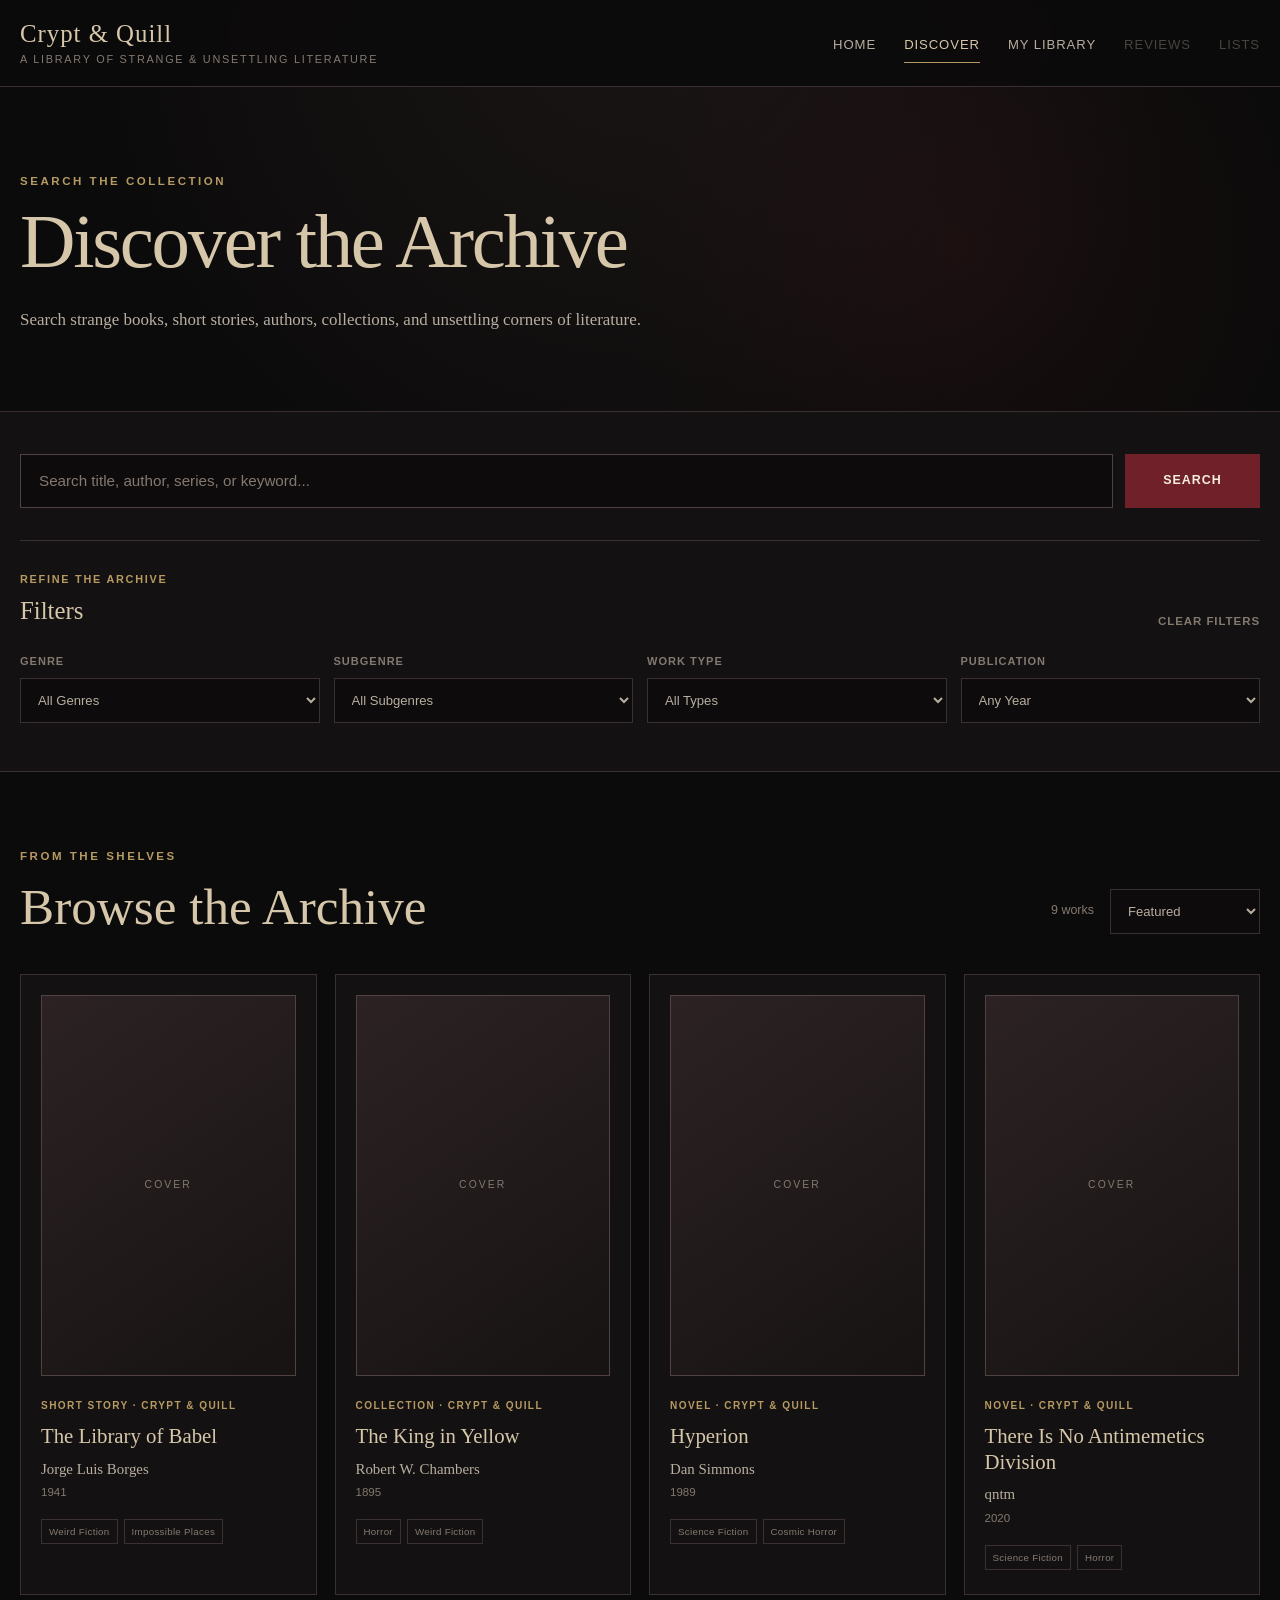
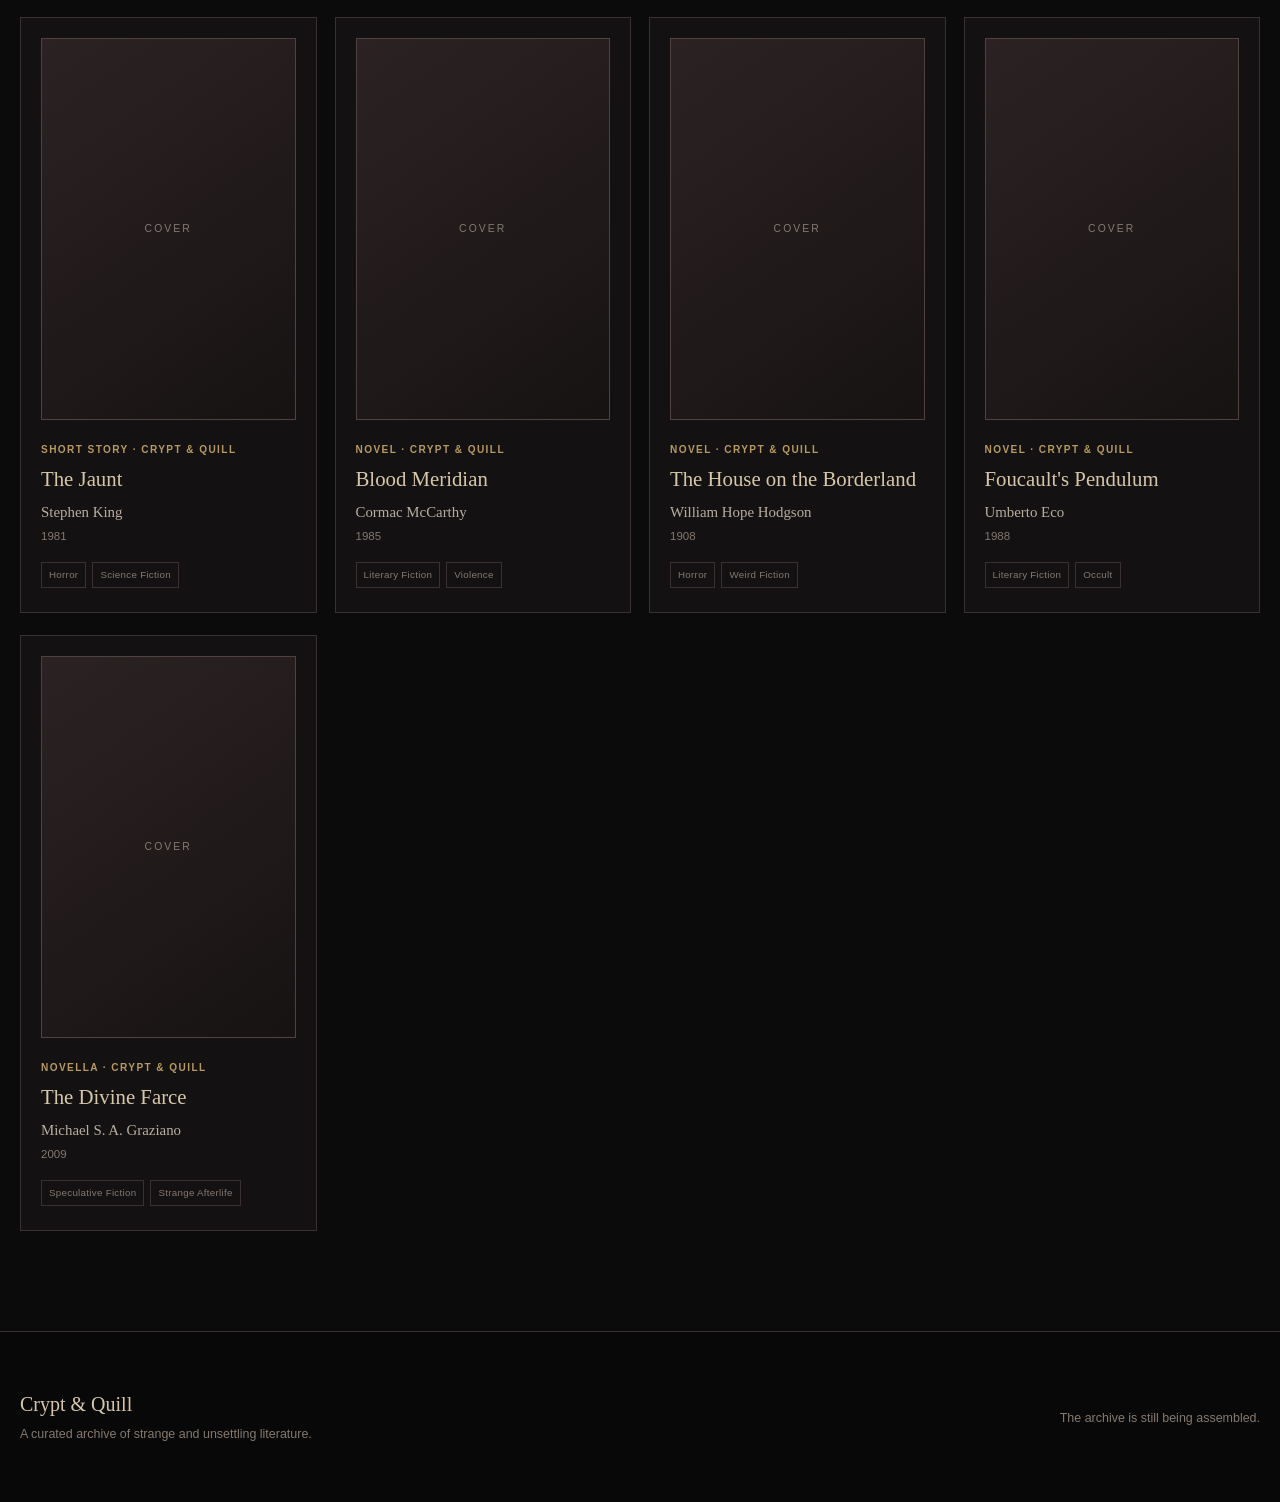
==== commit 1c403f5f: "Fix My Library link to be active" ====
--- a/discover.html
+++ b/discover.html
@@ -66,9 +66,12 @@
                     Discover
                 </a>
 
-                <span class="nav-link nav-link-disabled">
+                <a
+                    class="nav-link"
+                    href="my-library.html"
+                >
                     My Library
-                </span>
+                </a>
 
                 <span class="nav-link nav-link-disabled">
                     Reviews
--- a/assets/css/styles.css
+++ b/assets/css/styles.css
@@ -1778,3 +1778,1391 @@
     }
 
 }
+
+/* ========================================
+   REAL BOOK COVERS
+   ======================================== */
+
+.work-cover-image {
+
+    width: 100%;
+
+    aspect-ratio: 2 / 3;
+
+    display: block;
+
+    object-fit: cover;
+
+    background:
+        linear-gradient(
+            145deg,
+            #2c2223,
+            #171313
+        );
+
+    border: 1px solid var(--border-light);
+}
+
+/* ========================================
+   CLICKABLE WORK CARDS
+   ======================================== */
+
+.work-card-clickable {
+    cursor: pointer;
+}
+
+
+.work-card-clickable:focus-visible {
+
+    outline: 1px solid var(--gold);
+
+    outline-offset: 4px;
+}
+
+
+
+/* ========================================
+   WORK DETAILS BREADCRUMB
+   ======================================== */
+
+.work-details-breadcrumb {
+
+    border-bottom: 1px solid var(--border);
+
+    background: var(--background-soft);
+}
+
+
+.work-details-breadcrumb-inner {
+
+    width: min(
+        calc(100% - 40px),
+        var(--max-width)
+    );
+
+    margin: 0 auto;
+
+    padding: 18px 0;
+}
+
+
+.work-details-breadcrumb a {
+
+    color: var(--text-muted);
+
+    font-family:
+        Arial,
+        Helvetica,
+        sans-serif;
+
+    font-size: 0.73rem;
+
+    font-weight: 700;
+
+    letter-spacing: 0.08em;
+
+    text-transform: uppercase;
+
+    transition:
+        color var(--transition);
+}
+
+
+.work-details-breadcrumb a:hover {
+    color: var(--gold);
+}
+
+
+
+/* ========================================
+   WORK DETAILS STATUS
+   ======================================== */
+
+.work-details-status {
+
+    width: min(
+        calc(100% - 40px),
+        var(--max-width)
+    );
+
+    margin: 0 auto;
+
+    padding: 80px 0;
+
+    color: var(--text-soft);
+
+    font-family:
+        Arial,
+        Helvetica,
+        sans-serif;
+}
+
+
+
+/* ========================================
+   WORK DETAILS MAIN LAYOUT
+   ======================================== */
+
+.work-details-inner {
+
+    width: min(
+        calc(100% - 40px),
+        var(--max-width)
+    );
+
+    margin: 0 auto;
+
+    padding: 75px 0 100px;
+
+    display: grid;
+
+    grid-template-columns:
+        minmax(250px, 340px)
+        minmax(0, 1fr);
+
+    gap: 70px;
+}
+
+
+
+/* ========================================
+   DETAILS COVER
+   ======================================== */
+
+.work-details-cover {
+
+    width: 100%;
+}
+
+
+.work-details-cover-image,
+.work-details-cover-placeholder {
+
+    width: 100%;
+
+    aspect-ratio: 2 / 3;
+
+    border: 1px solid var(--border-light);
+
+    box-shadow:
+        0 28px 55px rgba(0, 0, 0, 0.35);
+}
+
+
+.work-details-cover-image {
+
+    display: block;
+
+    object-fit: cover;
+}
+
+
+.work-details-cover-placeholder {
+
+    display: flex;
+
+    align-items: center;
+    justify-content: center;
+
+    background:
+        linear-gradient(
+            145deg,
+            #2c2223,
+            #171313
+        );
+
+    color: var(--text-muted);
+
+    font-family:
+        Arial,
+        Helvetica,
+        sans-serif;
+
+    font-size: 0.72rem;
+
+    letter-spacing: 0.2em;
+
+    text-transform: uppercase;
+}
+
+
+.open-library-link {
+
+    margin-top: 18px;
+
+    display: inline-block;
+
+    color: var(--text-muted);
+
+    font-family:
+        Arial,
+        Helvetica,
+        sans-serif;
+
+    font-size: 0.7rem;
+
+    letter-spacing: 0.06em;
+
+    transition:
+        color var(--transition);
+}
+
+
+.open-library-link:hover {
+    color: var(--gold);
+}
+
+
+
+/* ========================================
+   DETAILS TITLE
+   ======================================== */
+
+.work-details-source {
+
+    margin: 0 0 14px;
+
+    color: var(--gold);
+
+    font-family:
+        Arial,
+        Helvetica,
+        sans-serif;
+
+    font-size: 0.72rem;
+
+    font-weight: 700;
+
+    letter-spacing: 0.18em;
+
+    text-transform: uppercase;
+}
+
+
+.work-details-content h1 {
+
+    max-width: 820px;
+
+    margin: 0;
+
+    color: var(--parchment);
+
+    font-size: clamp(
+        3rem,
+        6vw,
+        5.5rem
+    );
+
+    font-weight: 400;
+
+    letter-spacing: -0.03em;
+
+    line-height: 0.98;
+}
+
+
+.work-details-author {
+
+    margin: 22px 0 0;
+
+    color: var(--text-soft);
+
+    font-size: 1.35rem;
+}
+
+
+
+/* ========================================
+   DETAILS METADATA
+   ======================================== */
+
+.work-metadata {
+
+    margin: 35px 0 0;
+
+    padding: 22px 0;
+
+    display: flex;
+
+    flex-wrap: wrap;
+
+    gap: 50px;
+
+    border-top: 1px solid var(--border);
+    border-bottom: 1px solid var(--border);
+}
+
+
+.work-metadata-item {
+
+    margin: 0;
+
+    min-width: 130px;
+}
+
+
+.work-metadata-item dt {
+
+    margin-bottom: 5px;
+
+    color: var(--text-muted);
+
+    font-family:
+        Arial,
+        Helvetica,
+        sans-serif;
+
+    font-size: 0.66rem;
+
+    font-weight: 700;
+
+    letter-spacing: 0.1em;
+
+    text-transform: uppercase;
+}
+
+
+.work-metadata-item dd {
+
+    margin: 0;
+
+    color: var(--parchment);
+
+    font-size: 1.05rem;
+}
+
+
+
+/* ========================================
+   DETAILS SECTIONS
+   ======================================== */
+
+.details-section {
+
+    margin-top: 58px;
+}
+
+
+.details-section-kicker {
+
+    margin: 0 0 7px;
+
+    color: var(--gold);
+
+    font-family:
+        Arial,
+        Helvetica,
+        sans-serif;
+
+    font-size: 0.67rem;
+
+    font-weight: 700;
+
+    letter-spacing: 0.17em;
+
+    text-transform: uppercase;
+}
+
+
+.details-section h2,
+.details-wide-section h2 {
+
+    margin: 0;
+
+    color: var(--parchment);
+
+    font-size: 1.9rem;
+
+    font-weight: 400;
+}
+
+
+
+/* ========================================
+   CLASSIFICATION
+   ======================================== */
+
+.details-tag-groups {
+
+    margin-top: 25px;
+
+    display: grid;
+
+    gap: 22px;
+}
+
+
+.details-tag-label {
+
+    margin: 0 0 8px;
+
+    color: var(--text-muted);
+
+    font-family:
+        Arial,
+        Helvetica,
+        sans-serif;
+
+    font-size: 0.67rem;
+
+    font-weight: 700;
+
+    letter-spacing: 0.09em;
+
+    text-transform: uppercase;
+}
+
+
+.details-tags {
+
+    display: flex;
+
+    flex-wrap: wrap;
+
+    gap: 8px;
+}
+
+
+.details-tags span,
+.details-subject-list span {
+
+    padding: 6px 10px;
+
+    border: 1px solid var(--border);
+
+    color: var(--text-soft);
+
+    font-family:
+        Arial,
+        Helvetica,
+        sans-serif;
+
+    font-size: 0.73rem;
+}
+
+
+
+/* ========================================
+   DESCRIPTION
+   ======================================== */
+
+.work-description {
+
+    max-width: 800px;
+
+    margin-top: 22px;
+
+    color: var(--text-soft);
+
+    font-size: 1.02rem;
+
+    line-height: 1.85;
+}
+
+
+.work-description p {
+    margin: 0 0 18px;
+}
+
+
+.details-unavailable {
+    color: var(--text-muted);
+}
+
+
+
+/* ========================================
+   PERSONAL DETAILS ACTIONS
+   ======================================== */
+
+.details-actions {
+
+    margin-top: 22px;
+
+    display: flex;
+
+    flex-wrap: wrap;
+
+    gap: 9px;
+}
+
+
+.details-action-button {
+
+    min-height: 43px;
+
+    padding: 0 15px;
+
+    background: transparent;
+
+    border: 1px solid var(--border);
+
+    color: var(--text-muted);
+
+    font-family:
+        Arial,
+        Helvetica,
+        sans-serif;
+
+    font-size: 0.7rem;
+
+    font-weight: 700;
+
+    letter-spacing: 0.06em;
+
+    text-transform: uppercase;
+}
+
+
+.details-action-button:disabled {
+    cursor: default;
+    opacity: 0.5;
+}
+
+
+.details-coming-soon {
+
+    margin: 13px 0 0;
+
+    color: var(--text-muted);
+
+    font-family:
+        Arial,
+        Helvetica,
+        sans-serif;
+
+    font-size: 0.75rem;
+}
+
+
+
+/* ========================================
+   WIDE DETAILS SECTIONS
+   ======================================== */
+
+.details-wide-section {
+
+    border-top: 1px solid var(--border);
+}
+
+
+.details-wide-inner {
+
+    width: min(
+        calc(100% - 40px),
+        var(--max-width)
+    );
+
+    margin: 0 auto;
+
+    padding: 70px 0;
+}
+
+
+
+/* ========================================
+   RELATIONSHIPS
+   ======================================== */
+
+.relationship-grid {
+
+    margin-top: 30px;
+
+    display: grid;
+
+    grid-template-columns:
+        repeat(3, minmax(0, 1fr));
+
+    gap: 16px;
+}
+
+
+.relationship-card {
+
+    min-height: 175px;
+
+    padding: 25px;
+
+    background: var(--background-soft);
+
+    border-top: 2px solid var(--burgundy);
+
+    border-right: 1px solid var(--border);
+    border-bottom: 1px solid var(--border);
+    border-left: 1px solid var(--border);
+}
+
+
+.relationship-type {
+
+    margin: 0 0 30px;
+
+    color: var(--gold);
+
+    font-family:
+        Arial,
+        Helvetica,
+        sans-serif;
+
+    font-size: 0.66rem;
+
+    font-weight: 700;
+
+    letter-spacing: 0.12em;
+
+    text-transform: uppercase;
+}
+
+
+.relationship-card h3 {
+
+    margin: 0;
+
+    color: var(--parchment);
+
+    font-size: 1.25rem;
+
+    font-weight: 400;
+}
+
+
+.relationship-author {
+
+    margin: 7px 0 0;
+
+    color: var(--text-soft);
+}
+
+
+.relationship-year {
+
+    margin: 2px 0 0;
+
+    color: var(--text-muted);
+
+    font-family:
+        Arial,
+        Helvetica,
+        sans-serif;
+
+    font-size: 0.76rem;
+}
+
+
+
+/* ========================================
+   OPEN LIBRARY SUBJECTS
+   ======================================== */
+
+.details-subject-section {
+    background: var(--background-soft);
+}
+
+
+.details-subject-list {
+
+    margin-top: 27px;
+
+    display: flex;
+
+    flex-wrap: wrap;
+
+    gap: 8px;
+}
+
+
+.external-metadata-note {
+
+    max-width: 650px;
+
+    margin: 22px 0 0;
+
+    color: var(--text-muted);
+
+    font-family:
+        Arial,
+        Helvetica,
+        sans-serif;
+
+    font-size: 0.75rem;
+
+    line-height: 1.6;
+}
+
+
+
+/* ========================================
+   WORK DETAILS RESPONSIVE
+   ======================================== */
+
+@media (max-width: 850px) {
+
+    .work-details-inner {
+
+        grid-template-columns:
+            minmax(190px, 250px)
+            minmax(0, 1fr);
+
+        gap: 40px;
+    }
+
+
+    .relationship-grid {
+
+        grid-template-columns:
+            repeat(2, minmax(0, 1fr));
+    }
+
+}
+
+
+
+@media (max-width: 650px) {
+
+    .work-details-inner {
+
+        grid-template-columns: 1fr;
+
+        padding-top: 45px;
+    }
+
+
+    .work-details-cover-column {
+
+        width: min(
+            70%,
+            260px
+        );
+
+        margin: 0 auto;
+    }
+
+
+    .work-details-content h1 {
+        font-size: 3.2rem;
+    }
+
+
+    .relationship-grid {
+        grid-template-columns: 1fr;
+    }
+
+}
+
+/* ========================================
+   PERSONAL LIBRARY ACTIVE STATES
+   ======================================== */
+
+.details-action-button {
+
+    cursor: pointer;
+
+    transition:
+        background var(--transition),
+        border-color var(--transition),
+        color var(--transition);
+}
+
+
+.details-action-button:hover {
+
+    border-color: var(--gold-soft);
+
+    color: var(--parchment);
+}
+
+
+.details-action-button.active {
+
+    background: var(--burgundy);
+
+    border-color: var(--burgundy-light);
+
+    color: #f5ede1;
+}
+
+
+.details-action-button.active:hover {
+
+    background: var(--burgundy-light);
+}
+
+
+.details-library-status {
+
+    margin: 14px 0 0;
+
+    color: var(--text-muted);
+
+    font-family:
+        Arial,
+        Helvetica,
+        sans-serif;
+
+    font-size: 0.76rem;
+}
+
+/* ========================================
+   MY LIBRARY HERO
+   ======================================== */
+
+.library-hero {
+
+    border-bottom: 1px solid var(--border);
+
+    background:
+        radial-gradient(
+            circle at 75% 40%,
+            rgba(111, 32, 40, 0.13),
+            transparent 35%
+        );
+}
+
+
+.library-hero-inner {
+
+    width: min(
+        calc(100% - 40px),
+        var(--max-width)
+    );
+
+    margin: 0 auto;
+
+    padding: 85px 0 70px;
+}
+
+
+.library-hero h1 {
+
+    margin: 0;
+
+    color: var(--parchment);
+
+    font-size: clamp(
+        3rem,
+        6vw,
+        5.4rem
+    );
+
+    font-weight: 400;
+
+    line-height: 1;
+
+    letter-spacing: -0.03em;
+}
+
+
+.library-hero-description {
+
+    max-width: 690px;
+
+    margin: 24px 0 0;
+
+    color: var(--text-soft);
+
+    font-size: 1.05rem;
+
+    line-height: 1.8;
+}
+
+
+
+/* ========================================
+   MY LIBRARY CONTROLS
+   ======================================== */
+
+.library-controls-section {
+
+    background: var(--background-soft);
+
+    border-bottom: 1px solid var(--border);
+}
+
+
+.library-controls-inner {
+
+    width: min(
+        calc(100% - 40px),
+        var(--max-width)
+    );
+
+    margin: 0 auto;
+
+    padding: 28px 0;
+
+    display: flex;
+
+    align-items: center;
+    justify-content: space-between;
+
+    gap: 30px;
+}
+
+
+.library-filter-group {
+
+    display: flex;
+
+    flex-wrap: wrap;
+
+    gap: 8px;
+}
+
+
+.library-filter-button {
+
+    min-height: 40px;
+
+    padding: 0 14px;
+
+    background: transparent;
+
+    border: 1px solid var(--border);
+
+    color: var(--text-muted);
+
+    font-family:
+        Arial,
+        Helvetica,
+        sans-serif;
+
+    font-size: 0.69rem;
+
+    font-weight: 700;
+
+    letter-spacing: 0.06em;
+
+    text-transform: uppercase;
+
+    cursor: pointer;
+
+    transition:
+        background var(--transition),
+        border-color var(--transition),
+        color var(--transition);
+}
+
+
+.library-filter-button:hover {
+
+    border-color: var(--gold-soft);
+
+    color: var(--parchment);
+}
+
+
+.library-filter-button.active {
+
+    background: var(--burgundy);
+
+    border-color: var(--burgundy-light);
+
+    color: #f5ede1;
+}
+
+
+.library-sort-group {
+
+    min-width: 190px;
+
+    display: flex;
+
+    align-items: center;
+
+    gap: 10px;
+}
+
+
+.library-sort-group label {
+
+    color: var(--text-muted);
+
+    font-family:
+        Arial,
+        Helvetica,
+        sans-serif;
+
+    font-size: 0.68rem;
+
+    font-weight: 700;
+
+    letter-spacing: 0.08em;
+
+    text-transform: uppercase;
+}
+
+
+
+/* ========================================
+   MY LIBRARY RESULTS
+   ======================================== */
+
+.library-results-section {
+
+    min-height: 600px;
+}
+
+
+.library-results-inner {
+
+    width: min(
+        calc(100% - 40px),
+        var(--max-width)
+    );
+
+    margin: 0 auto;
+
+    padding: 75px 0 100px;
+}
+
+
+.library-results-heading {
+
+    margin-bottom: 40px;
+
+    display: flex;
+
+    align-items: flex-end;
+    justify-content: space-between;
+
+    gap: 30px;
+}
+
+
+.library-results-heading h2 {
+
+    margin: 0;
+
+    color: var(--parchment);
+
+    font-size: clamp(
+        2.2rem,
+        4vw,
+        3.4rem
+    );
+
+    font-weight: 400;
+
+    line-height: 1.05;
+}
+
+
+.library-results-count {
+
+    margin: 0;
+
+    color: var(--text-muted);
+
+    font-family:
+        Arial,
+        Helvetica,
+        sans-serif;
+
+    font-size: 0.78rem;
+}
+
+
+
+/* ========================================
+   MY LIBRARY GRID
+   ======================================== */
+
+.library-work-grid {
+
+    display: grid;
+
+    grid-template-columns:
+        repeat(3, minmax(0, 1fr));
+
+    gap: 16px;
+}
+
+
+.library-work-card {
+
+    position: relative;
+
+    min-height: 260px;
+
+    padding: 27px;
+
+    background:
+        linear-gradient(
+            145deg,
+            rgba(33, 27, 27, 0.85),
+            rgba(19, 17, 17, 0.95)
+        );
+
+    border: 1px solid var(--border);
+
+    transition:
+        transform var(--transition),
+        background var(--transition),
+        border-color var(--transition),
+        box-shadow var(--transition);
+}
+
+
+.library-work-card-clickable {
+    cursor: pointer;
+}
+
+
+.library-work-card-clickable:hover {
+
+    transform: translateY(-4px);
+
+    background: var(--surface);
+
+    border-color: var(--border-light);
+
+    box-shadow:
+        0 20px 35px rgba(0, 0, 0, 0.2);
+}
+
+
+.library-work-card-clickable:focus-visible {
+
+    outline: 1px solid var(--gold);
+
+    outline-offset: 4px;
+}
+
+
+
+/* ========================================
+   MY LIBRARY CARD CONTENT
+   ======================================== */
+
+.library-card-label-row {
+
+    min-height: 26px;
+
+    display: flex;
+
+    justify-content: space-between;
+
+    gap: 15px;
+}
+
+
+.library-card-status {
+
+    color: var(--gold);
+
+    font-family:
+        Arial,
+        Helvetica,
+        sans-serif;
+
+    font-size: 0.65rem;
+
+    font-weight: 700;
+
+    letter-spacing: 0.11em;
+
+    text-transform: uppercase;
+}
+
+
+.library-card-favorite {
+
+    color: var(--burgundy-light);
+
+    font-family:
+        Arial,
+        Helvetica,
+        sans-serif;
+
+    font-size: 0.65rem;
+
+    font-weight: 700;
+
+    letter-spacing: 0.05em;
+
+    text-transform: uppercase;
+}
+
+
+.library-work-card h3 {
+
+    margin: 38px 0 0;
+
+    color: var(--parchment);
+
+    font-size: 1.65rem;
+
+    font-weight: 400;
+
+    line-height: 1.15;
+}
+
+
+.library-card-author {
+
+    margin: 10px 0 0;
+
+    color: var(--text-soft);
+
+    font-size: 0.95rem;
+}
+
+
+.library-card-metadata {
+
+    margin-top: 18px;
+
+    display: flex;
+
+    flex-wrap: wrap;
+
+    gap: 8px;
+}
+
+
+.library-card-metadata span {
+
+    padding: 5px 8px;
+
+    border: 1px solid var(--border);
+
+    color: var(--text-muted);
+
+    font-family:
+        Arial,
+        Helvetica,
+        sans-serif;
+
+    font-size: 0.67rem;
+}
+
+
+.library-card-source {
+
+    position: absolute;
+
+    left: 27px;
+    bottom: 23px;
+
+    margin: 0;
+
+    color: var(--text-muted);
+
+    font-family:
+        Arial,
+        Helvetica,
+        sans-serif;
+
+    font-size: 0.64rem;
+
+    letter-spacing: 0.07em;
+
+    text-transform: uppercase;
+}
+
+
+
+/* ========================================
+   MY LIBRARY EMPTY STATE
+   ======================================== */
+
+.library-empty-state {
+
+    max-width: 700px;
+
+    margin: 25px auto;
+
+    padding: 70px 40px;
+
+    text-align: center;
+
+    background: var(--background-soft);
+
+    border: 1px solid var(--border);
+}
+
+
+.library-empty-symbol {
+
+    margin: 0;
+
+    color: var(--gold);
+
+    font-size: 2rem;
+}
+
+
+.library-empty-state h3 {
+
+    margin: 25px 0 0;
+
+    color: var(--parchment);
+
+    font-size: 2rem;
+
+    font-weight: 400;
+}
+
+
+.library-empty-state p:not(.library-empty-symbol) {
+
+    max-width: 500px;
+
+    margin: 15px auto 28px;
+
+    color: var(--text-muted);
+}
+
+
+
+/* ========================================
+   MY LIBRARY RESPONSIVE
+   ======================================== */
+
+@media (max-width: 950px) {
+
+    .library-work-grid {
+
+        grid-template-columns:
+            repeat(2, minmax(0, 1fr));
+    }
+
+
+    .library-controls-inner {
+
+        align-items: flex-start;
+
+        flex-direction: column;
+    }
+
+}
+
+
+
+@media (max-width: 650px) {
+
+    .library-work-grid {
+        grid-template-columns: 1fr;
+    }
+
+
+    .library-results-heading {
+
+        align-items: flex-start;
+
+        flex-direction: column;
+    }
+
+
+    .library-sort-group {
+
+        width: 100%;
+    }
+
+
+    .library-sort-group .sort-select {
+
+        flex: 1;
+    }
+
+}
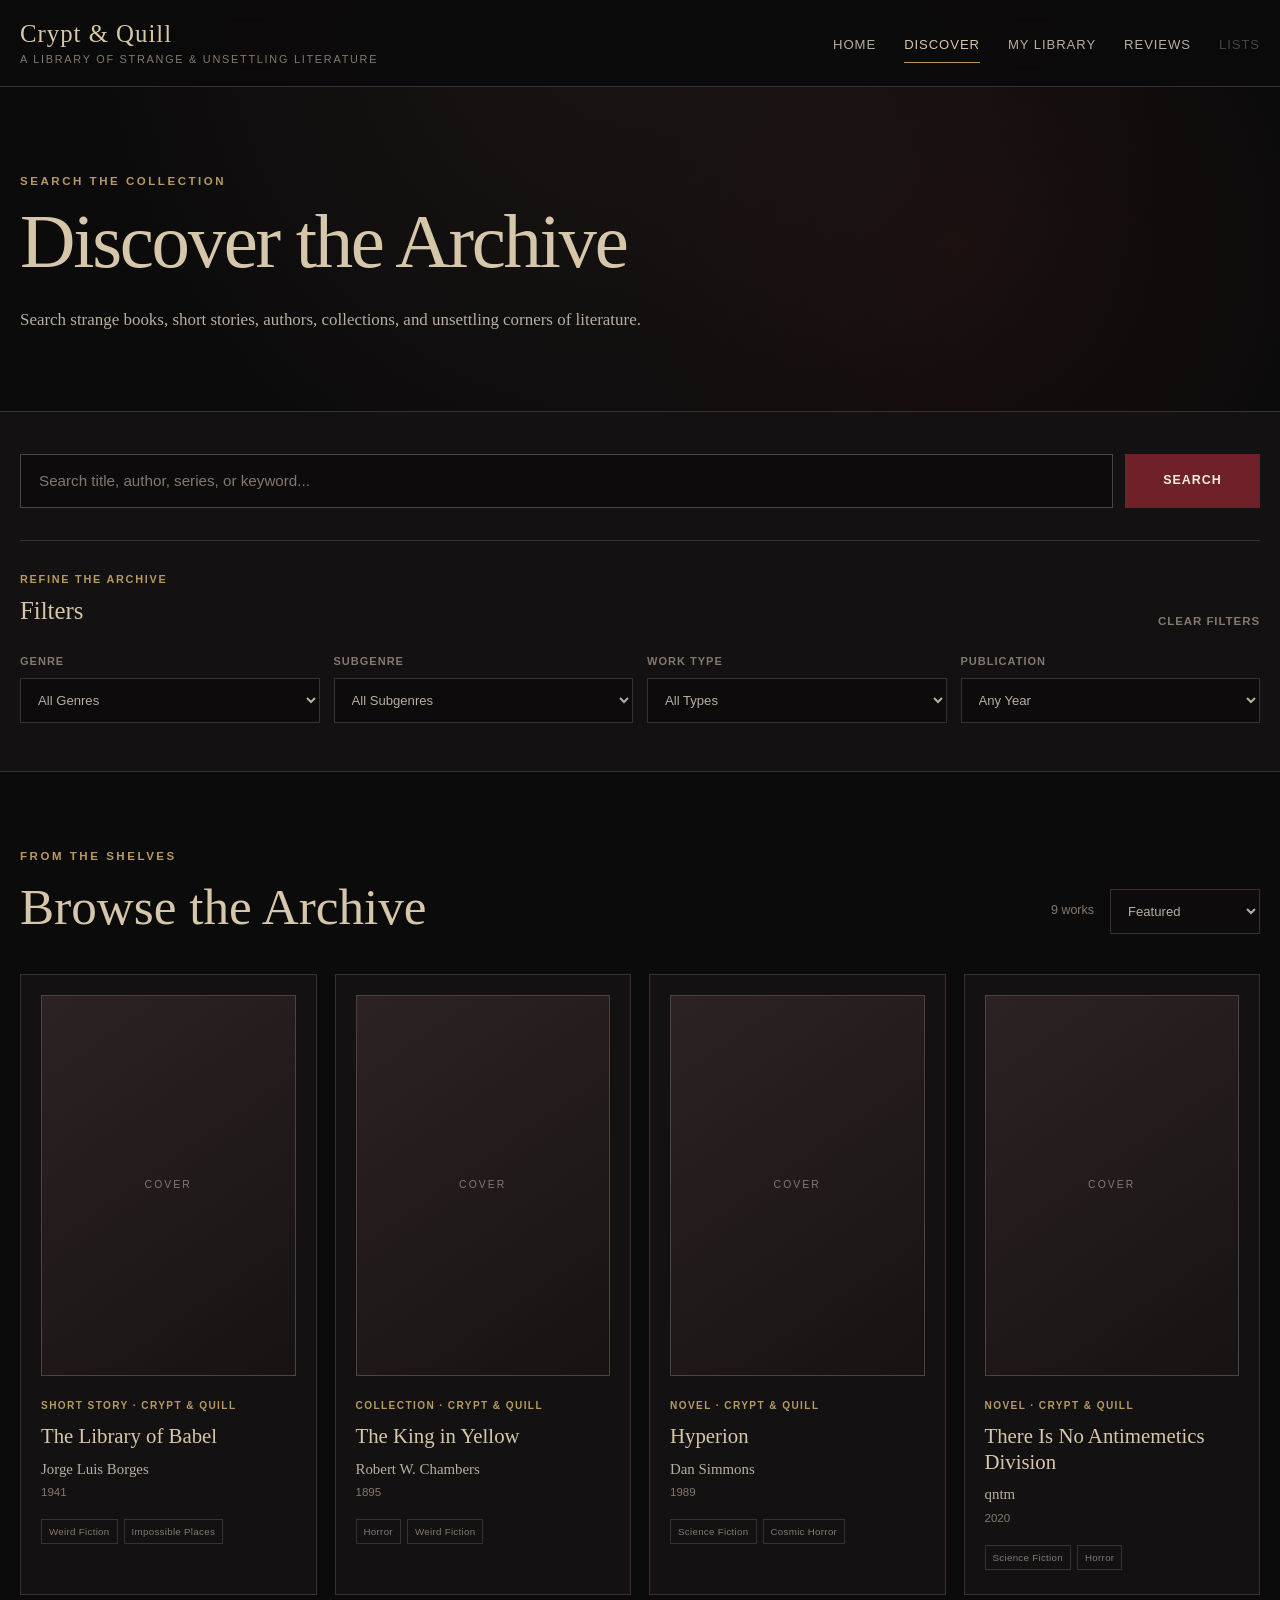
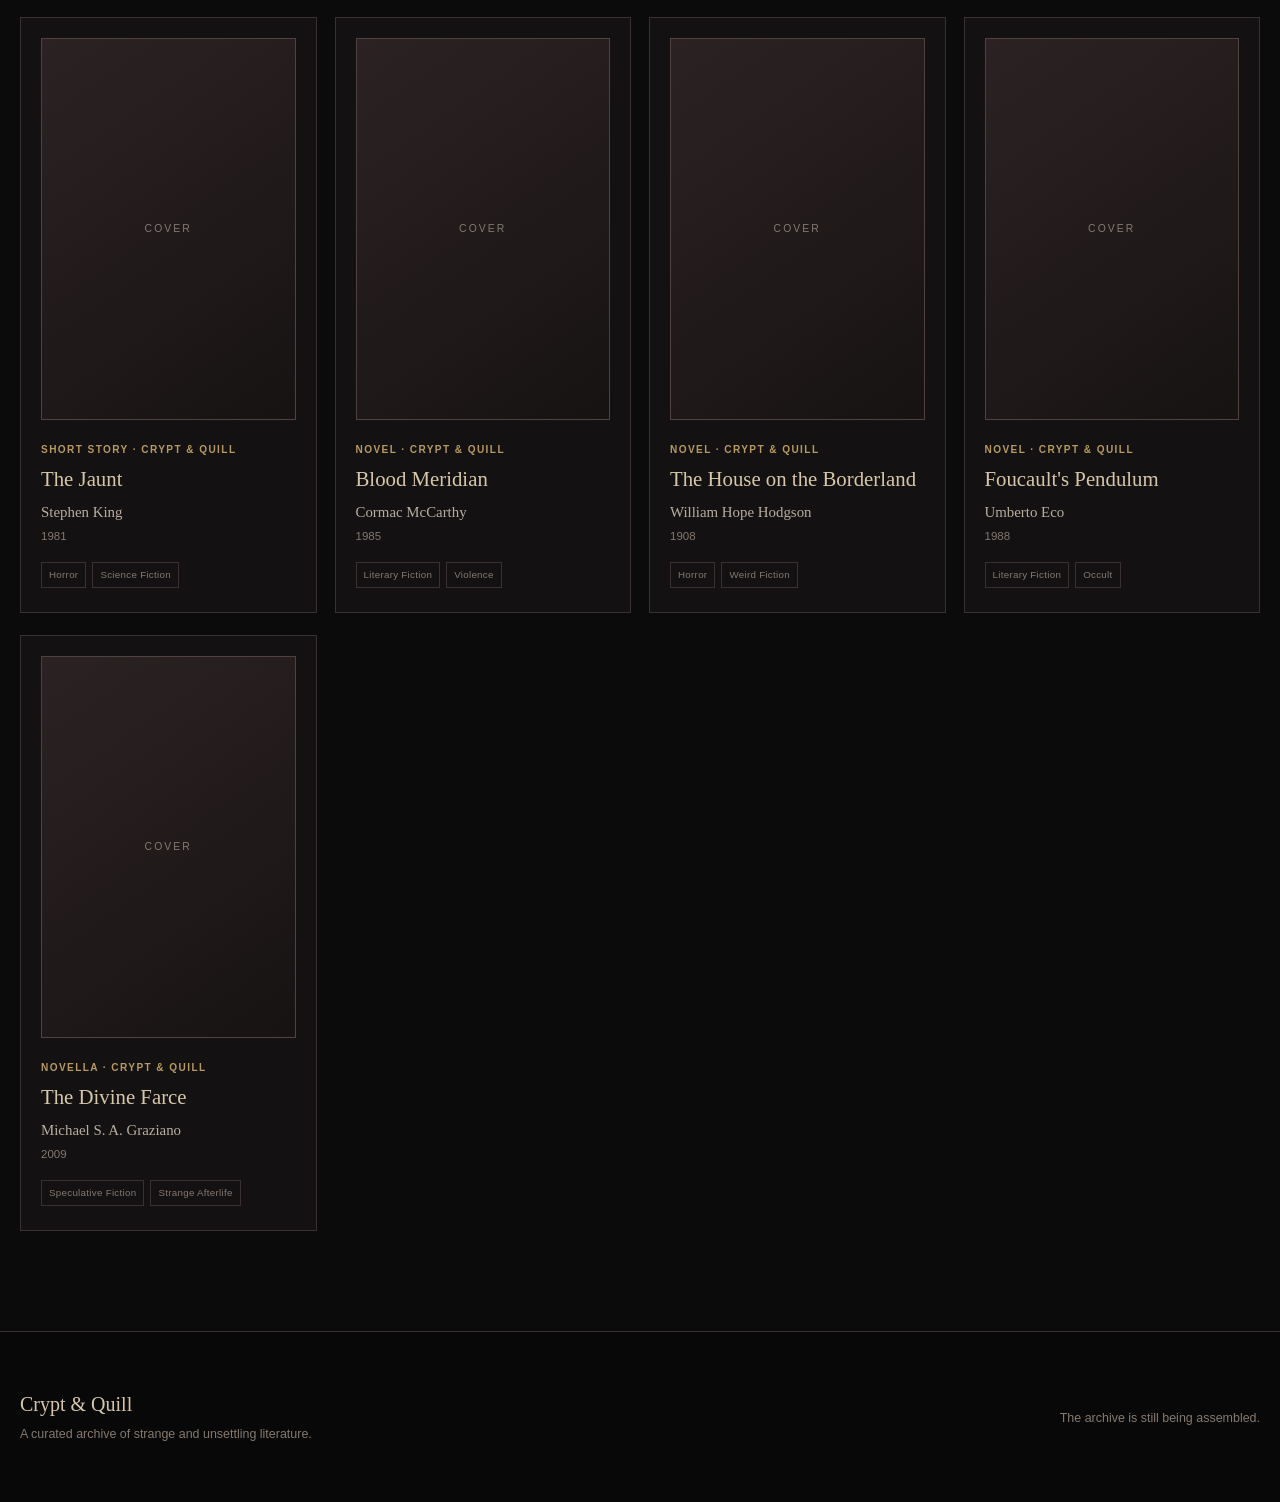
==== commit 7e61dd8f: "Enable Reviews link in navigation" ====
--- a/discover.html
+++ b/discover.html
@@ -73,9 +73,12 @@
                     My Library
                 </a>
 
-                <span class="nav-link nav-link-disabled">
-                    Reviews
-                </span>
+<a
+    class="nav-link"
+    href="reviews.html"
+>
+    Reviews
+</a>
 
                 <span class="nav-link nav-link-disabled">
                     Lists
--- a/assets/css/styles.css
+++ b/assets/css/styles.css
@@ -3166,3 +3166,952 @@
     }
 
 }
+
+
+/* ========================================
+   CATEGORY RATINGS
+   ======================================== */
+
+.rating-section {
+
+    padding-bottom: 10px;
+}
+
+
+.rating-section-heading {
+
+    display: flex;
+
+    align-items: flex-start;
+    justify-content: space-between;
+
+    gap: 35px;
+}
+
+
+.rating-instructions {
+
+    max-width: 570px;
+
+    margin: 10px 0 0;
+
+    color: var(--text-muted);
+
+    font-family:
+        Arial,
+        Helvetica,
+        sans-serif;
+
+    font-size: 0.78rem;
+
+    line-height: 1.6;
+}
+
+
+
+/* ========================================
+   OVERALL RATING
+   ======================================== */
+
+.overall-rating-display {
+
+    min-width: 175px;
+
+    text-align: right;
+}
+
+
+.overall-rating-score {
+
+    display: block;
+
+    color: var(--gold);
+
+    font-size: 2rem;
+
+    line-height: 1;
+}
+
+
+.overall-rating-note {
+
+    max-width: 200px;
+
+    margin-top: 8px;
+
+    display: block;
+
+    color: var(--text-muted);
+
+    font-family:
+        Arial,
+        Helvetica,
+        sans-serif;
+
+    font-size: 0.68rem;
+
+    line-height: 1.45;
+}
+
+
+
+/* ========================================
+   CATEGORY RATING LIST
+   ======================================== */
+
+.category-ratings {
+
+    margin-top: 28px;
+
+    border-top: 1px solid var(--border);
+}
+
+
+.category-rating-row {
+
+    min-height: 65px;
+
+    display: grid;
+
+    grid-template-columns:
+        minmax(180px, 1fr)
+        auto
+        45px
+        48px;
+
+    align-items: center;
+
+    gap: 16px;
+
+    border-bottom: 1px solid var(--border);
+}
+
+
+.category-rating-label {
+
+    margin: 0;
+
+    color: var(--text-soft);
+
+    font-size: 0.95rem;
+}
+
+
+
+/* ========================================
+   STARS
+   ======================================== */
+
+.rating-stars {
+
+    display: flex;
+
+    align-items: center;
+
+    gap: 5px;
+}
+
+
+.rating-star {
+
+    --fill: 0%;
+
+    position: relative;
+
+    width: 42px;
+    min-width: 42px;
+    height: 46px;
+
+    flex: 0 0 42px;
+
+    padding: 0;
+
+    overflow: hidden;
+
+    background: none;
+
+    border: 0;
+
+    cursor: pointer;
+
+    font-size: 2.35rem;
+
+    line-height: 1;
+
+   transition: transform var(--transition);
+}
+
+
+.rating-star::before,
+.rating-star::after {
+
+    content: "★";
+
+    position: absolute;
+
+    inset: 0;
+
+    display: flex;
+
+    align-items: center;
+    justify-content: center;
+
+    font-size: inherit;
+    line-height: 1;
+}
+
+
+.rating-star::before {
+
+    color: var(--border-light);
+}
+
+
+.rating-star::after {
+
+    color: var(--gold);
+
+    /*
+     * Keep the gold star exactly aligned with the
+     * background star, then reveal only the amount
+     * represented by --fill.
+     */
+    clip-path: inset(
+        0
+        calc(100% - var(--fill))
+        0
+        0
+    );
+}
+
+.rating-star:hover {
+    transform: scale(1.08);
+}
+
+
+.rating-star:focus-visible {
+
+    outline: 1px solid var(--gold);
+
+    outline-offset: 2px;
+}
+
+
+
+/* ========================================
+   RATING VALUE
+   ======================================== */
+
+.category-rating-value {
+
+    color: var(--parchment);
+
+    font-family:
+        Arial,
+        Helvetica,
+        sans-serif;
+
+    font-size: 0.78rem;
+
+    text-align: center;
+}
+
+
+
+/* ========================================
+   CLEAR RATING
+   ======================================== */
+
+.category-rating-clear {
+
+    padding: 0;
+
+    background: none;
+
+    border: 0;
+
+    color: var(--text-muted);
+
+    font-family:
+        Arial,
+        Helvetica,
+        sans-serif;
+
+    font-size: 0.62rem;
+
+    font-weight: 700;
+
+    letter-spacing: 0.06em;
+
+    text-transform: uppercase;
+
+    cursor: pointer;
+}
+
+
+.category-rating-clear:hover {
+    color: var(--gold);
+}
+
+
+.category-rating-clear:disabled {
+
+    opacity: 0.25;
+
+    cursor: default;
+}
+
+
+
+/* ========================================
+   RATING RESPONSIVE
+   ======================================== */
+
+@media (max-width: 750px) {
+
+    .rating-section-heading {
+
+        flex-direction: column;
+    }
+
+
+    .overall-rating-display {
+
+        min-width: 0;
+
+        text-align: left;
+    }
+
+
+    .overall-rating-note {
+
+        max-width: 400px;
+    }
+
+
+    .category-rating-row {
+
+        grid-template-columns:
+            minmax(130px, 1fr)
+            auto
+            40px;
+
+        gap: 10px;
+
+        padding: 13px 0;
+    }
+
+
+    .category-rating-clear {
+
+        grid-column: 2 / 4;
+
+        justify-self: end;
+    }
+
+}
+
+
+
+@media (max-width: 500px) {
+
+    .category-rating-row {
+
+        grid-template-columns:
+            1fr
+            auto;
+
+        align-items: start;
+    }
+
+
+    .category-rating-label {
+
+        grid-column: 1 / 3;
+    }
+
+
+    .rating-stars {
+        grid-column: 1;
+    }
+
+
+    .category-rating-value {
+        grid-column: 2;
+    }
+
+
+    .category-rating-clear {
+
+        grid-column: 1 / 3;
+
+        justify-self: start;
+    }
+
+}
+/* ========================================
+   LARGER RATING STARS
+   ======================================== */
+
+/* .rating-star {
+
+    width: 55px;
+    height: 61px;
+
+    font-size: 2.5rem;
+} */
+/* ========================================
+   MY REVIEW
+   ======================================== */
+
+.review-instructions {
+
+    max-width: 680px;
+
+    margin: 10px 0 22px;
+
+    color: var(--text-muted);
+
+    font-family:
+        Arial,
+        Helvetica,
+        sans-serif;
+
+    font-size: 0.78rem;
+
+    line-height: 1.6;
+}
+
+
+.review-textarea {
+
+    width: 100%;
+    min-height: 220px;
+
+    padding: 18px;
+
+    resize: vertical;
+
+    background: #0d0b0b;
+
+    border: 1px solid var(--border);
+
+    outline: none;
+
+    color: var(--text);
+
+    font-family:
+        Georgia,
+        "Times New Roman",
+        serif;
+
+    font-size: 1rem;
+
+    line-height: 1.75;
+
+    transition:
+        border-color var(--transition),
+        background var(--transition);
+}
+
+
+.review-textarea:focus {
+
+    background: #100e0e;
+
+    border-color: var(--gold-soft);
+}
+
+
+.review-textarea::placeholder {
+    color: var(--text-muted);
+}
+
+
+.review-footer {
+
+    margin-top: 14px;
+
+    display: flex;
+
+    align-items: flex-start;
+    justify-content: space-between;
+
+    gap: 25px;
+}
+
+
+.review-status-message,
+.review-character-count {
+
+    margin: 0;
+
+    color: var(--text-muted);
+
+    font-family:
+        Arial,
+        Helvetica,
+        sans-serif;
+
+    font-size: 0.72rem;
+}
+
+
+.review-character-count {
+    margin-top: 4px;
+}
+
+
+.review-actions {
+
+    display: flex;
+
+    align-items: center;
+
+    gap: 12px;
+}
+
+
+.review-delete-button {
+
+    min-height: 48px;
+
+    padding: 0 14px;
+
+    background: transparent;
+
+    border: 0;
+
+    color: var(--text-muted);
+
+    font-family:
+        Arial,
+        Helvetica,
+        sans-serif;
+
+    font-size: 0.68rem;
+
+    font-weight: 700;
+
+    letter-spacing: 0.06em;
+
+    text-transform: uppercase;
+
+    cursor: pointer;
+}
+
+
+.review-delete-button:hover {
+    color: var(--burgundy-light);
+}
+
+
+@media (max-width: 650px) {
+
+    .review-footer {
+
+        flex-direction: column;
+    }
+
+
+    .review-actions {
+
+        width: 100%;
+    }
+
+
+    .review-actions .button {
+
+        flex: 1;
+    }
+
+}
+
+/* ========================================
+   REVIEWS PAGE
+   ======================================== */
+
+.reviews-hero {
+
+    border-bottom: 1px solid var(--border);
+
+    background:
+        radial-gradient(
+            circle at 75% 40%,
+            rgba(111, 32, 40, 0.13),
+            transparent 35%
+        );
+}
+
+
+.reviews-hero-inner {
+
+    width: min(
+        calc(100% - 40px),
+        var(--max-width)
+    );
+
+    margin: 0 auto;
+
+    padding: 85px 0 70px;
+}
+
+
+.reviews-hero h1 {
+
+    margin: 0;
+
+    color: var(--parchment);
+
+    font-size: clamp(
+        3rem,
+        6vw,
+        5.4rem
+    );
+
+    font-weight: 400;
+
+    line-height: 1;
+
+    letter-spacing: -0.03em;
+}
+
+
+.reviews-hero-description {
+
+    max-width: 690px;
+
+    margin: 24px 0 0;
+
+    color: var(--text-soft);
+
+    font-size: 1.05rem;
+
+    line-height: 1.8;
+}
+
+
+.reviews-controls-section {
+
+    background: var(--background-soft);
+
+    border-bottom: 1px solid var(--border);
+}
+
+
+.reviews-controls-inner {
+
+    width: min(
+        calc(100% - 40px),
+        var(--max-width)
+    );
+
+    margin: 0 auto;
+
+    padding: 26px 0;
+
+    display: flex;
+
+    align-items: center;
+    justify-content: space-between;
+
+    gap: 25px;
+}
+
+
+.reviews-count {
+
+    margin: 0;
+
+    color: var(--text-muted);
+
+    font-family:
+        Arial,
+        Helvetica,
+        sans-serif;
+
+    font-size: 0.78rem;
+}
+
+
+.reviews-sort-group {
+
+    display: flex;
+
+    align-items: center;
+
+    gap: 10px;
+}
+
+
+.reviews-sort-group label {
+
+    color: var(--text-muted);
+
+    font-family:
+        Arial,
+        Helvetica,
+        sans-serif;
+
+    font-size: 0.68rem;
+
+    font-weight: 700;
+
+    letter-spacing: 0.08em;
+
+    text-transform: uppercase;
+}
+
+
+.reviews-results-inner {
+
+    width: min(
+        calc(100% - 40px),
+        var(--max-width)
+    );
+
+    margin: 0 auto;
+
+    padding: 75px 0 100px;
+}
+
+
+.reviews-list {
+
+    display: grid;
+
+    gap: 22px;
+}
+
+
+.review-card {
+
+    padding: 35px;
+
+    background:
+        linear-gradient(
+            145deg,
+            rgba(33, 27, 27, 0.85),
+            rgba(19, 17, 17, 0.95)
+        );
+
+    border: 1px solid var(--border);
+}
+
+
+.review-card-header {
+
+    display: flex;
+
+    align-items: flex-start;
+    justify-content: space-between;
+
+    gap: 35px;
+}
+
+
+.review-card h2 {
+
+    margin: 0;
+
+    color: var(--parchment);
+
+    font-size: 2rem;
+
+    font-weight: 400;
+}
+
+
+.review-card-author {
+
+    margin: 6px 0 0;
+
+    color: var(--text-soft);
+}
+
+
+.review-card-score {
+
+    color: var(--gold);
+
+    font-size: 1.8rem;
+
+    white-space: nowrap;
+}
+
+
+.review-rating-breakdown {
+
+    margin-top: 28px;
+
+    display: grid;
+
+    grid-template-columns:
+        repeat(4, minmax(0, 1fr));
+
+    gap: 8px;
+}
+
+
+.review-rating-item {
+
+    padding: 9px 10px;
+
+    display: flex;
+
+    justify-content: space-between;
+
+    gap: 10px;
+
+    border: 1px solid var(--border);
+
+    color: var(--text-muted);
+
+    font-family:
+        Arial,
+        Helvetica,
+        sans-serif;
+
+    font-size: 0.68rem;
+}
+
+
+.review-rating-item strong {
+
+    color: var(--gold);
+
+    font-weight: 400;
+}
+
+
+.review-card-text {
+
+    max-width: 900px;
+
+    margin-top: 30px;
+
+    color: var(--text-soft);
+
+    font-size: 1rem;
+
+    line-height: 1.85;
+}
+
+
+.review-card-text p {
+    margin: 0 0 17px;
+}
+
+
+.review-card-footer {
+
+    margin-top: 30px;
+
+    padding-top: 18px;
+
+    display: flex;
+
+    justify-content: space-between;
+
+    gap: 25px;
+
+    border-top: 1px solid var(--border);
+
+    color: var(--text-muted);
+
+    font-family:
+        Arial,
+        Helvetica,
+        sans-serif;
+
+    font-size: 0.7rem;
+}
+
+
+.review-card-footer a {
+
+    color: var(--gold);
+
+    font-weight: 700;
+
+    letter-spacing: 0.05em;
+
+    text-transform: uppercase;
+}
+
+
+.reviews-empty-state {
+
+    max-width: 700px;
+
+    margin: 25px auto;
+
+    padding: 70px 40px;
+
+    text-align: center;
+
+    background: var(--background-soft);
+
+    border: 1px solid var(--border);
+}
+
+
+.reviews-empty-state h2 {
+
+    color: var(--parchment);
+
+    font-size: 2rem;
+
+    font-weight: 400;
+}
+
+
+.reviews-empty-state p:not(.library-empty-symbol) {
+
+    max-width: 480px;
+
+    margin: 15px auto 28px;
+
+    color: var(--text-muted);
+}
+
+
+@media (max-width: 850px) {
+
+    .review-rating-breakdown {
+
+        grid-template-columns:
+            repeat(2, minmax(0, 1fr));
+    }
+
+}
+
+
+@media (max-width: 650px) {
+
+    .review-card-header {
+
+        flex-direction: column;
+    }
+
+
+    .review-rating-breakdown {
+
+        grid-template-columns: 1fr;
+    }
+
+
+    .review-card-footer {
+
+        flex-direction: column;
+    }
+
+
+    .reviews-controls-inner {
+
+        align-items: flex-start;
+
+        flex-direction: column;
+    }
+
+}
